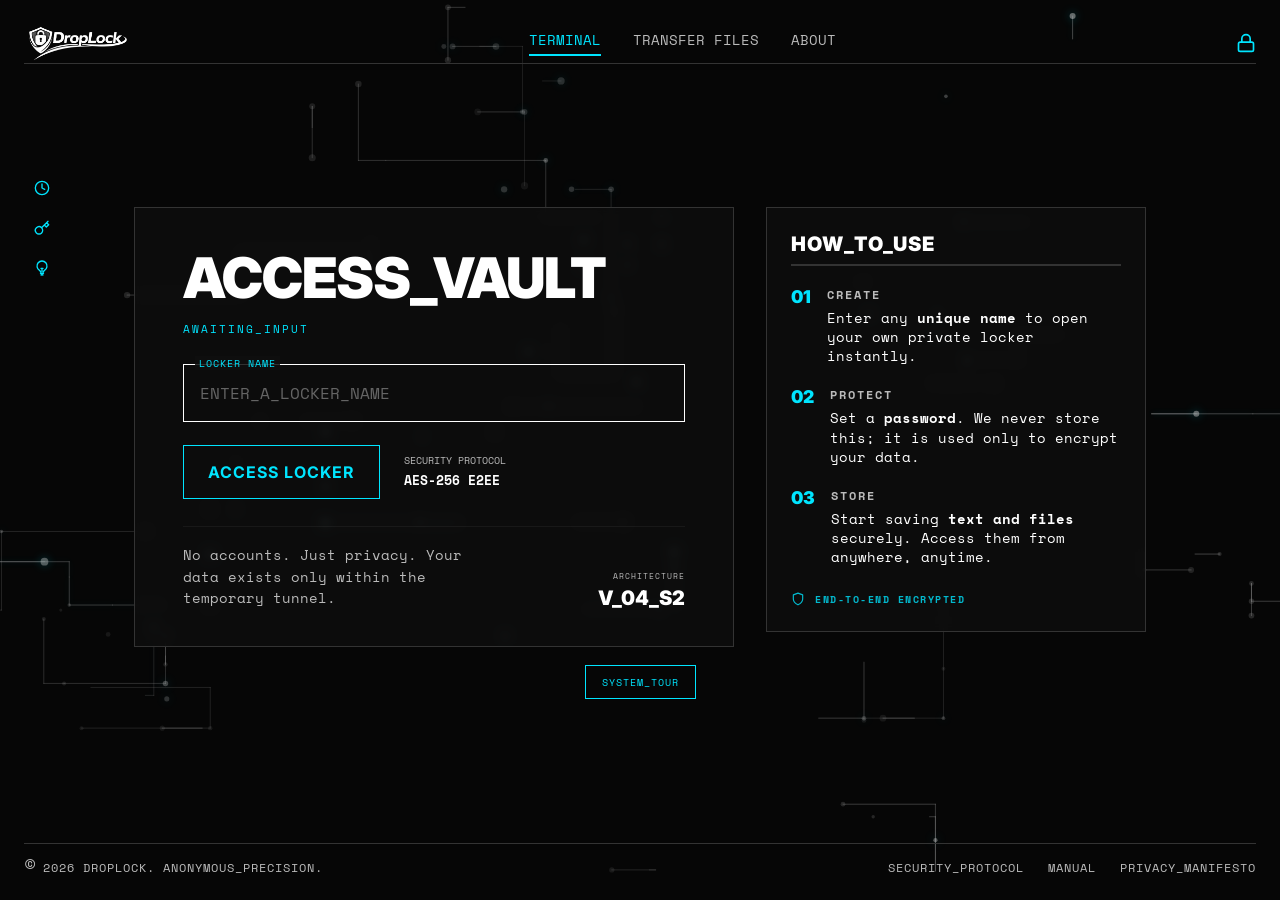
==== index.html @ faa3e891 "new" ====
<!DOCTYPE html>
<html lang="en">
<head>
  <meta charset="UTF-8">
  <meta name="viewport" content="width=device-width, initial-scale=1.0">
  <title>DropLock - Access Vault</title>
  <link rel="icon" type="image/png" href="images/droplock-icon.png">
  <link rel="stylesheet" href="style.css">
  <link rel="preconnect" href="https://fonts.googleapis.com">
  <link rel="preconnect" href="https://fonts.gstatic.com" crossorigin>
  <link href="https://fonts.googleapis.com/css2?family=Space+Mono:ital,wght@0,400;0,700;1,400;1,700&family=Inter:wght@400;700;900&display=swap" rel="stylesheet">
  <link rel="stylesheet" href="https://cdnjs.cloudflare.com/ajax/libs/font-awesome/6.5.1/css/all.min.css">
  <script>window.__DROPLOCK_API_BASE_URL = 'https://droplock-backend-vesm.onrender.com';</script>

</head>
<body>
  <!-- Canvas Background -->
  <canvas id="bg-canvas"></canvas>

  <div class="layout-wrapper">
    <!-- Header -->
    <header class="top-nav">
      <div class="logo">
        <a href="index.html" style="display: flex; align-items: center; text-decoration: none;">
          <img src="images/DropLock_logo-.webp" alt="DROPLOCK" class="logo-img">
        </a>
      </div>
      <nav class="nav-links">
        <a href="#" class="active">TERMINAL</a>
        <a href="transfer.html">TRANSFER FILES</a>
        <a href="#">ABOUT</a>
      </nav>
      <div class="nav-icons">
        <div class="tooltip tooltip-bottom" data-tooltip="Stealth Mode">
          <svg id="stealth-toggle" xmlns="http://www.w3.org/2000/svg" width="20" height="20" viewBox="0 0 24 24" fill="none" stroke="currentColor" stroke-width="2" stroke-linecap="round" stroke-linejoin="round" class="icon-cyan"><rect x="3" y="11" width="18" height="11" rx="2" ry="2"></rect><path d="M7 11V7a5 5 0 0 1 10 0v4"></path></svg>
        </div>
      </div>
    </header>

    <!-- Main Content -->
    <main class="main-content">
      <!-- Side icons moved inside main-content for better mobile flow -->
      <aside class="left-sidebar">
        <div class="rotated-text">SECURE_EXCHANGE</div>
        <div class="side-icons">
          <div class="tooltip" data-tooltip="Recent Vaults">
            <svg id="recent-vaults-toggle" xmlns="http://www.w3.org/2000/svg" width="16" height="16" viewBox="0 0 24 24" fill="none" stroke="currentColor" stroke-width="2" stroke-linecap="round" stroke-linejoin="round" style="cursor:pointer;"><circle cx="12" cy="12" r="10"></circle><polyline points="12 6 12 12 16 14"></polyline></svg>
          </div>
          <div class="tooltip" data-tooltip="Recovery Options">
            <svg id="recovery-toggle" xmlns="http://www.w3.org/2000/svg" width="16" height="16" viewBox="0 0 24 24" fill="none" stroke="currentColor" stroke-width="2" stroke-linecap="round" stroke-linejoin="round"><path d="M21 2l-2 2m-7.61 7.61a5.5 5.5 0 1 1-7.778 7.778 5.5 5.5 0 0 1 7.777-7.777zm0 0L15.5 7.5m0 0l3 3L22 7l-3-3m-3.5 3.5L19 4"></path></svg>
          </div>
          <div class="tooltip" data-tooltip="Toggle Theme">
            <svg id="theme-toggle" xmlns="http://www.w3.org/2000/svg" width="16" height="16" viewBox="0 0 24 24" fill="none" stroke="currentColor" stroke-width="2" stroke-linecap="round" stroke-linejoin="round"><path d="M12 18v-5.25m0 0a6.01 6.01 0 001.5-.189m-1.5.189a6.01 6.01 0 01-1.5-.189m3.75 7.478a12.06 12.06 0 01-4.5 0m3.75 2.383a14.406 14.406 0 01-3 0M14.25 18v-.192c0-.983.658-1.82 1.508-2.316a7.5 7.5 0 10-7.516 0c.85.496 1.508 1.333 1.508 2.316V18"></path></svg>
          </div>
        </div>
      </aside>
      <div class="main-row">
        <div class="vault-card">
          <h1 id="vault-main-title" class="vault-title">ACCESS_VAULT</h1>
          <div id="status-display" class="status-indicator">
            AWAITING_INPUT
          </div>

          <form class="vault-form" onsubmit="event.preventDefault();">
            <div class="input-group">
              <label class="input-label">LOCKER NAME</label>
              <input type="text" id="locker-name-input" class="terminal-input" placeholder="ENTER_A_LOCKER_NAME">
            </div>

            <div class="action-row">
              <button id="access-locker-btn" type="button" class="btn-access">ACCESS LOCKER</button>
              <a href="manifesto.html" class="security-protocol" style="text-decoration: none; color: inherit; display: block; cursor: pointer;">
                <div class="sp-label">SECURITY PROTOCOL</div>
                <div class="sp-value">AES-256 E2EE</div>
              </a>
            </div>
          </form>

          <div class="card-footer">
            <p class="footer-desc">No accounts. Just privacy. Your<br>data exists only within the<br>temporary tunnel.</p>
            <div class="architecture-info">
              <div class="arch-label">ARCHITECTURE</div>
              <div class="arch-value">V_04_S2</div>
            </div>
          </div>
        </div>

        <div class="howto-card">
          <h2 class="howto-title-bordered">HOW_TO_USE</h2>
          <div class="howto-list">
            <div class="howto-item">
              <span class="howto-num">01</span>
              <div class="howto-content">
                <h3>CREATE</h3>
                <p>Enter any <strong>unique name</strong> to open your own private locker instantly.</p>
              </div>
            </div>
            <div class="howto-item">
              <span class="howto-num">02</span>
              <div class="howto-content">
                <h3>PROTECT</h3>
                <p>Set a <strong>password</strong>. We never store this; it is used only to encrypt your data.</p>
              </div>
            </div>
            <div class="howto-item">
              <span class="howto-num">03</span>
              <div class="howto-content">
                <h3>STORE</h3>
                <p>Start saving <strong>text and files</strong> securely. Access them from anywhere, anytime.</p>
              </div>
            </div>
          </div>
          <div class="howto-badge">
            <svg xmlns="http://www.w3.org/2000/svg" width="24" height="24" viewBox="0 0 24 24" fill="none" stroke="currentColor" stroke-width="2" stroke-linecap="round" stroke-linejoin="round"><path d="M12 22s8-4 8-10V5l-8-3-8 3v7c0 6 8 10 8 10z"></path></svg>
            END-TO-END ENCRYPTED
          </div>
        </div>
      </div>

      <div class="tags-container">
        <button id="intro-btn" class="tag" style="background:transparent; cursor:pointer; font-family:var(--font-mono);">SYSTEM_TOUR</button>
      </div>
    </main>

    <!-- Footer -->
    <footer class="bottom-footer">
      <div class="footer-left"><span class="copyright-icon">©</span> 2026 DROPLOCK. ANONYMOUS_PRECISION.</div>
      <div class="footer-right">
        <a href="#" class="footer-link">SECURITY_PROTOCOL</a>
        <span>MANUAL</span>
        <a href="manifesto.html" class="footer-link">PRIVACY_MANIFESTO</a>
      </div>
    </footer>
  </div>

  <!-- Recovery Modal -->
  <div id="recovery-modal" class="modal-overlay">
    <div class="modal-content vault-card">
      <button id="close-modal" class="close-btn">&times;</button>
      <h2 class="vault-title modal-title">RECOVER_ACCOUNT</h2>
      <p class="modal-text">Enter your locker identifier to begin the recovery protocol. You will need to answer your security questions to regain access.</p>
      
      <div class="input-group" style="margin-bottom: 32px;">
        <label class="input-label">LOCKER NAME</label>
        <input type="text" id="recovery-locker-name" class="terminal-input" placeholder="ENTER_IDENTIFIER">
      </div>

      <div class="modal-actions">
        <button id="submit-recovery" class="btn-access">RECOVER NOW</button>
      </div>
    </div>
  </div>

  <!-- Intro Tour Elements -->
  <div id="tour-overlay" class="tour-overlay"></div>
  <div id="tour-tooltip" class="tour-tooltip">
    <div class="tour-content">
      <h3 id="tour-title" class="tour-title">Title</h3>
      <p id="tour-text" class="tour-text">Text</p>
    </div>
    <div class="tour-actions">
      <button id="tour-next" class="btn-access" style="padding: 8px 16px; font-size: 0.8rem;">NEXT</button>
      <button id="tour-skip" style="background: transparent; color: var(--text-dim); border: none; cursor: pointer; font-family: var(--font-mono); font-size: 0.8rem; margin-left: 10px;">SKIP</button>
    </div>
  </div>

  <!-- Access Locker Modal -->
  <div id="access-locker-modal" class="modal-overlay">
    <div class="modal-content vault-card">
      <button id="close-access-modal" class="close-btn">&times;</button>
      <h2 class="vault-title modal-title" id="access-modal-title">VERIFY_ACCESS</h2>
      <p id="access-modal-message" class="modal-text">Enter your password to access the locker.</p>

      <div class="input-group" style="margin-bottom: 24px;">
        <label class="input-label">PASSWORD</label>
        <input type="password" id="access-password-input" class="terminal-input" placeholder="ENTER_PASSWORD">
      </div>
      <div id="access-modal-error" style="color: #ff4444; font-family: var(--font-mono); font-size: 0.75rem; margin-bottom: 16px; display: none;"></div>

      <div class="modal-actions">
        <button id="submit-access-btn" class="btn-access">SUBMIT</button>
      </div>
    </div>
  </div>

  <!-- Recent Vaults Modal -->
  <div id="recent-vaults-modal" class="modal-overlay">
    <div class="modal-content vault-card">
      <button id="close-recent-modal" class="close-btn">&times;</button>
      <h2 class="vault-title modal-title">RECENT_VAULTS</h2>
      <p class="modal-text">Select a vault to access. You will be asked for the password.</p>
      <div id="recent-vaults-list" style="display: flex; flex-direction: column; gap: 8px; margin-bottom: 16px;"></div>
      <div id="recent-vaults-empty" class="modal-text" style="color: var(--text-dim); font-size: 0.8rem;">NO_RECENT_VAULTS_FOUND</div>
    </div>
  </div>

  <script src="app.js"></script>
</body>
</html>
---- style.css ----
:root {
  --cyan: #00e5ff;
  --bg-dark: #070707;
  --card-bg: rgba(15, 15, 15, 0.85);
  --overlay-bg: rgba(0, 0, 0, 0.85);
  --input-bg: transparent;
  --border-color: #333;
  --text-main: #ffffff;
  --text-dim: #bbbbbb;
  --font-mono: 'Space Mono', monospace;
  --font-sans: 'Inter', sans-serif;
  --card-title: #ffffff;
}

body.light-mode {
  --bg-dark: #e6e6e6;
  --card-bg: #ffffff; /* pure white card for max contrast in light mode */
  --overlay-bg: rgba(0, 0, 0, 0.4); /* darker overlay to make white card pop */
  --input-bg: #f5f5f5; /* light gray input */
  --border-color: #cccccc;
  --text-main: #000000;
  --text-dim: #333333;
  --card-title: #000000;
  --cyan: #008b9b;
}

body.stealth-mode {
  --bg-dark: #050505; /* Blacker background */
  --card-bg: rgba(20, 10, 30, 0.9); /* Deep purple tint */
  --overlay-bg: rgba(5, 0, 10, 0.9);
  --input-bg: rgba(30, 15, 45, 0.5);
  --border-color: #5d00a1; /* Purple border */
  --text-main: #ffffff;
  --text-dim: #9d80b3;
  --card-title: #f0e0ff;
  --cyan: #d400ff; /* Neon Magenta/Purple accent */
}

body.stealth-mode .left-sidebar,
body.stealth-mode .nav-links {
  display: none;
}

* {
  margin: 0;
  padding: 0;
  box-sizing: border-box;
}

body {
  background-color: var(--bg-dark);
  color: var(--text-main);
  font-family: var(--font-mono);
  overflow-x: hidden;
  overflow-y: auto;
  min-height: 100vh;
  min-height: 100dvh;
  transition: background-color 0.3s, color 0.3s;
}

/* Canvas Background */
#bg-canvas {
  position: fixed; /* Changed from absolute to fixed for multi-page support */
  top: 0; left: 0;
  width: 100vw; height: 100vh;
  z-index: -1;
  pointer-events: none;
  opacity: 0.75;
}

/* Layout Wrapper */
.layout-wrapper {
  position: relative;
  display: flex;
  flex-direction: column;
  min-height: 100vh;
  min-height: 100dvh;
  padding: clamp(16px, 2.5vh, 24px) clamp(16px, 2vw, 24px);
  gap: clamp(12px, 2vh, 24px);
}

/* Header */
.top-nav {
  display: flex;
  justify-content: space-between;
  align-items: center;
  border-bottom: 1px solid var(--border-color);
  flex-shrink: 0;
}

.logo {
  display: flex;
  align-items: center;
}

.logo-img {
  height: 40px; /* Increased from 32px to 40px */
  width: auto;
  display: block;
}

.nav-links {
  display: flex;
  gap: 32px;
  font-size: 0.85rem;
  color: var(--text-dim);
}

.nav-links a {
  color: inherit;
  text-decoration: none;
  text-transform: uppercase;
  transition: color 0.2s;
}

.nav-links a:hover {
  color: var(--text-main);
}

.nav-links a.active {
  color: var(--cyan);
  border-bottom: 2px solid var(--cyan);
  padding-bottom: 4px;
}

.nav-icons {
  display: flex;
  gap: 16px;
}

.icon-cyan {
  color: var(--cyan);
  cursor: pointer;
}

/* Left Sidebar */
.left-sidebar {
  position: absolute;
  left: 32px;
  top: 50%;
  transform: translateY(-50%);
  display: flex;
  flex-direction: column;
  justify-content: space-between;
  height: 60vh;
  width: 20px;
  align-items: center;
  z-index: 50; /* Ensure it's above canvas */
}

.rotated-text {
  display: none;
}

.side-icons {
  display: flex;
  flex-direction: column;
  gap: 24px;
  color: var(--cyan);
  z-index: 60;
}

.side-icons svg, .side-icons div {
  cursor: pointer;
  transition: color 0.2s;
}

.side-icons svg:hover {
  color: var(--text-main);
}

/* Main Content */
.main-content {
  flex: 1;
  display: flex;
  flex-direction: column;
  align-items: center;
  justify-content: center;
  min-height: 0;
  padding: clamp(8px, 1.5vh, 16px) 0;
  width: 100%;
}

.main-row {
  width: min(1040px, 100%);
  display: flex;
  align-items: flex-start;
  justify-content: center;
  gap: clamp(16px, 2.5vw, 32px);
}

.vault-card {
  background-color: var(--card-bg);
  border: 1px solid var(--border-color);
  padding: clamp(24px, 4vh, 48px) clamp(24px, 4vw, 48px);
  width: 100%;
  max-width: 600px;
  backdrop-filter: blur(5px);
}

.main-row .vault-card {
  flex: 1 1 600px;
}

.howto-card {
  flex: 0 1 380px;
  background-color: var(--card-bg);
  border: 1px solid var(--border-color);
  padding: 24px;
  backdrop-filter: blur(5px);
  display: flex;
  flex-direction: column;
  gap: 16px;
}

.howto-title-bordered {
  font-family: var(--font-sans);
  font-size: 1.25rem;
  font-weight: 900;
  color: var(--text-main);
  border-bottom: 2px solid var(--border-color);
  padding-bottom: 8px;
  margin-bottom: 4px;
  letter-spacing: 1px;
}

.howto-list {
  display: flex;
  flex-direction: column;
  gap: 20px;
}

.howto-item {
  display: flex;
  gap: 16px;
}

.howto-num {
  font-family: var(--font-sans);
  font-size: 1.1rem;
  font-weight: 900;
  color: var(--cyan);
  line-height: 1.2;
}

.howto-content h3 {
  font-size: 0.75rem;
  color: var(--text-dim);
  letter-spacing: 2px;
  margin-bottom: 6px;
  font-weight: 700;
}

.howto-content p {
  font-size: 0.85rem;
  color: var(--text-main);
  line-height: 1.4;
}

.howto-content p strong {
  color: var(--text-main);
  font-weight: 700;
}

.howto-badge {
  display: flex;
  align-items: center;
  gap: 10px;
  font-size: 0.65rem;
  color: var(--cyan);
  letter-spacing: 1.5px;
  font-weight: 700;
  margin-top: 8px;
  opacity: 0.8;
}

.howto-badge svg {
  width: 14px;
  height: 14px;
}

.vault-title {
  font-family: var(--font-sans);
  font-weight: 900;
  font-size: clamp(2.4rem, 5vw, 3.5rem);
  letter-spacing: -1px;
  color: var(--card-title);
  margin-bottom: 8px;
}

.status-indicator {
  font-size: 0.7rem;
  letter-spacing: 2px;
  color: var(--cyan);
  margin-bottom: clamp(20px, 3vh, 32px);
}

.status-text {
  opacity: 0.8;
}

.input-group {
  position: relative;
  margin-bottom: clamp(18px, 2.5vh, 24px);
}

.input-label {
  position: absolute;
  top: -8px;
  left: 12px;
  background-color: var(--card-bg);
  padding: 0 4px;
  font-size: 0.6rem;
  color: var(--cyan);
  letter-spacing: 1px;
}

.terminal-input {
  width: 100%;
  background: var(--input-bg);
  border: 1px solid var(--text-main);
  padding: 16px;
  color: var(--text-main);
  font-family: var(--font-mono);
  font-size: 1rem;
  outline: none;
  transition: border-color 0.2s;
}

.terminal-input:focus {
  border-color: var(--cyan);
}

.terminal-input::placeholder {
  color: var(--text-dim);
  opacity: 0.5;
}

.action-row {
  display: flex;
  align-items: center;
  gap: 24px;
  margin-bottom: clamp(20px, 3vh, 32px);
}

.btn-access {
  background: transparent;
  border: 1px solid var(--cyan);
  color: var(--cyan);
  font-family: var(--font-sans);
  font-weight: 700;
  font-size: 1rem;
  padding: 16px 24px;
  cursor: pointer;
  transition: all 0.2s;
  letter-spacing: 1px;
}

.btn-access:hover {
  background: rgba(0, 229, 255, 0.1);
  box-shadow: 0 0 15px rgba(0, 229, 255, 0.2);
}

.security-protocol .sp-label {
  font-size: 0.6rem;
  color: var(--text-dim);
  margin-bottom: 4px;
}

.security-protocol .sp-value {
  font-size: 0.8rem;
  font-weight: bold;
}

.security-protocol:hover .sp-value {
  color: var(--cyan);
}

.security-protocol:hover .sp-label {
  color: var(--text-main);
}

.card-footer {
  display: flex;
  justify-content: space-between;
  align-items: flex-end;
  border-top: 1px solid rgba(255, 255, 255, 0.05);
  padding-top: clamp(12px, 2vh, 18px);
}

.footer-desc {
  font-size: 0.85rem;
  color: var(--text-dim);
  line-height: 1.6;
}

.architecture-info {
  text-align: right;
}

.arch-label {
  font-size: 0.5rem;
  color: var(--text-dim);
  letter-spacing: 1px;
  margin-bottom: 4px;
}

.arch-value {
  font-family: var(--font-sans);
  font-weight: 900;
  font-size: 1.25rem;
  color: var(--card-title);
}

.tags-container {
  margin-top: clamp(16px, 2vh, 24px);
  display: flex;
  gap: 16px;
  flex-wrap: wrap;
  justify-content: center;
}

.tag {
  border: 1px solid var(--border-color);
  padding: 8px 16px;
  font-size: 0.65rem;
  color: var(--text-dim);
  letter-spacing: 1px;
}

#intro-btn {
  background: transparent;
  border: 1px solid var(--cyan);
  color: var(--cyan);
  cursor: pointer;
  font-family: var(--font-mono);
  transition: all 0.2s ease;
  outline: none;
}

#intro-btn:hover {
  background: rgba(0, 229, 255, 0.1);
  box-shadow: 0 0 15px rgba(0, 229, 255, 0.2);
}

/* Footer */
.bottom-footer {
  display: flex;
  justify-content: space-between;
  align-items: center;
  border-top: 1px solid var(--border-color);
  padding-top: clamp(12px, 1.5vh, 16px);
  font-size: 0.75rem; /* Increased from 0.65rem */
  color: var(--text-dim);
  letter-spacing: 1px;
  flex-shrink: 0;
}

.footer-left {
  display: flex;
  align-items: center;
  gap: 6px;
}

.copyright-icon {
  font-size: 1.25rem; /* Large and clear */
  line-height: 1;
  display: flex;
  align-items: center;
}



.footer-right {
  display: flex;
  gap: 24px;
}

.footer-right span {
  transition: color 0.2s;
}

.footer-right .footer-link {
  color: var(--text-dim);
  text-decoration: none;
  cursor: pointer;
  transition: color 0.2s;
}

.footer-right .footer-link:hover {
  color: var(--text-main);
}

/* Tooltip Styling */
.tooltip {
  position: relative;
  display: flex;
  align-items: center;
  justify-content: center;
}

.tooltip::after {
  content: attr(data-tooltip);
  position: absolute;
  left: 100%;
  margin-left: 10px;
  padding: 4px 8px;
  background: var(--card-bg);
  border: 1px solid var(--border-color);
  color: var(--cyan);
  font-size: 0.6rem;
  white-space: nowrap;
  opacity: 0;
  visibility: hidden;
  transition: all 0.2s ease;
  pointer-events: none;
  z-index: 100;
  letter-spacing: 1px;
}

.tooltip:hover::after {
  opacity: 1;
  visibility: visible;
  margin-left: 15px;
}

/* Bottom Tooltip Override - High Right Alignment for Header */
.tooltip-bottom::after {
  right: 0 !important;
  left: auto !important;
  top: 100% !important;
  transform: translateY(0) !important;
  margin-left: 0 !important;
  margin-top: 10px;
}

.tooltip-bottom:hover::after {
  margin-top: 15px;
}

/* --- RESPONSIVENESS --- */

@media (max-width: 1024px) {
  /* Instead of hiding, move it to the bottom-left corner to avoid overlapping the central card */
  .left-sidebar {
    top: auto;
    bottom: 100px;
    left: 20px;
    height: auto;
    transform: none;
    gap: 32px;
  }
  
  .rotated-text {
    /* Optionally make it horizontal or keep it vertical but shorter/positioned better */
    font-size: 0.65rem;
  }

  .main-row {
    width: min(760px, 100%);
  }
}

@media (max-width: 900px) {
  .left-sidebar {
    position: relative;
    top: auto;
    left: auto;
    bottom: auto;
    transform: none;
    flex-direction: row;
    height: auto;
    width: auto;
    margin-bottom: 24px;
    gap: 32px;
    order: -1;
  }

  .side-icons {
    flex-direction: row;
    gap: 32px;
  }

  .main-content {
    justify-content: flex-start;
    padding-top: 0;
    margin-top: 0;
  }

  .main-row {
    flex-direction: column;
    align-items: center;
    gap: 32px;
  }

  .main-row .vault-card,
  .main-row .howto-card {
    flex: none;
  }

  .vault-card {
    padding: 24px 20px 24px 20px; /* Restored some breathing room at the bottom */
  }

  .status-indicator {
    margin-bottom: 24px; /* Reduced from 48px */
  }

  .action-row {
    margin-bottom: 32px; /* Reduced from 48px */
  }

  .card-footer {
    padding-top: 16px; /* Reduced from 24px */
  }

  .howto-card {
    max-width: 600px;
    width: 100%;
    padding: 24px; /* Fixed padding */
    padding-bottom: 24px; /* Reduced bottom padding */
  }

  #intro-btn {
    display: none !important;
  }
}

@media (max-width: 768px) {
  body {
    overflow-y: auto; /* Allow scrolling on mobile because it's taller */
  }

  .layout-wrapper {
    padding: 16px;
    height: auto;
    min-height: 100vh;
  }

  .top-nav {
    flex-wrap: wrap;
    gap: 16px;
  }

  .nav-links {
    order: 3;
    width: 100%;
    justify-content: space-between;
    margin-top: 8px;
    font-size: 0.75rem;
  }

  .main-content {
    margin-top: 0;
    padding-top: 0;
    margin-bottom: 32px;
  }

  .vault-card {
    padding: 24px 20px 24px 20px;
  }

  .vault-title {
    font-size: 2.2rem;
  }

  .action-row {
    flex-direction: column;
    align-items: stretch;
    gap: 16px;
  }

  .btn-access {
    width: 100%;
  }

  .card-footer {
    flex-direction: column;
    align-items: flex-start;
    gap: 16px;
  }

  .architecture-info {
    text-align: left;
  }

  .tags-container {
    flex-wrap: wrap;
    justify-content: center;
  }

  .bottom-footer {
    flex-direction: column;
    gap: 16px;
    text-align: center;
  }

  .footer-right {
    flex-wrap: wrap;
    justify-content: center;
    gap: 16px;
  }
}

@media (max-width: 480px) {
  .vault-title {
    font-size: 1.8rem;
  }
}

/* Modal Overlay Design */
.modal-overlay {
  position: fixed;
  top: 0;
  left: 0;
  width: 100%;
  height: 100%;
  background: var(--overlay-bg);
  backdrop-filter: blur(8px);
  display: flex;
  align-items: center;
  justify-content: center;
  z-index: 1000;
  opacity: 0;
  visibility: hidden;
  transition: all 0.3s ease;
}

.modal-overlay.active {
  opacity: 1;
  visibility: visible;
}

.modal-content {
  position: relative;
  max-width: 500px;
  width: 90%;
  text-align: center;
  transform: translateY(20px);
  transition: transform 0.3s ease;
}

.modal-overlay.active .modal-content {
  transform: translateY(0);
}

.close-btn {
  position: absolute;
  top: 20px;
  right: 20px;
  background: transparent;
  border: none;
  color: var(--text-dim);
  font-size: 2rem;
  cursor: pointer;
  line-height: 1;
  transition: color 0.2s;
}

.close-btn:hover {
  color: var(--cyan);
}

.modal-text {
  font-size: 0.9rem;
  color: var(--text-dim);
  line-height: 1.6;
  margin-bottom: 32px;
}

.modal-title {
  font-size: 1.8rem;
  margin-bottom: 24px;
  line-height: 1.2;
}

@media (max-width: 600px) {
  .modal-title {
    font-size: 1.4rem;
    padding-right: 32px; /* Avoid overlapping the X button */
    text-align: left;
  }
  
  .close-btn {
    top: 15px;
    right: 15px;
    font-size: 1.6rem;
  }

  .modal-content {
    padding: 32px 20px;
  }
}

.modal-actions {
  display: flex;
  justify-content: center;
}

/* Intro Tour Overlay */
.tour-overlay {
  position: fixed;
  top: 0; left: 0;
  width: 100%; height: 100%;
  background: var(--overlay-bg);
  z-index: 2000;
  opacity: 0;
  visibility: hidden;
  transition: opacity 0.5s ease;
  pointer-events: none;
}
.tour-overlay.active {
  opacity: 1; 
  visibility: visible;
  pointer-events: auto;
  background: transparent; /* Changed from var(--overlay-bg) to allow spotlight */
}

.tour-highlight {
  position: relative !important;
  z-index: 9000 !important; /* Above everything */
  box-shadow: 0 0 0 2px var(--cyan), 0 0 20px rgba(0, 229, 255, 0.6), 0 0 0 5000px rgba(0, 0, 0, 0.85) !important;
  background-color: var(--card-bg) !important;
  border-radius: 4px;
  animation: tour-pulse 2s infinite;
  pointer-events: auto; /* Allow interaction if needed */
}

@keyframes tour-pulse {
  0% {
    box-shadow: 0 0 0 2px var(--cyan), 0 0 10px rgba(0, 229, 255, 0.4), 0 0 0 5000px rgba(0, 0, 0, 0.85);
  }
  70% {
    box-shadow: 0 0 0 6px rgba(0, 229, 255, 0.3), 0 0 25px rgba(0, 229, 255, 0.6), 0 0 0 5000px rgba(0, 0, 0, 0.85);
  }
  100% {
    box-shadow: 0 0 0 2px var(--cyan), 0 0 10px rgba(0, 229, 255, 0.4), 0 0 0 5000px rgba(0, 0, 0, 0.85);
  }
}

.tour-tooltip {
  position: fixed;
  z-index: 9001; /* Above highlight and its shadow */
  background: var(--card-bg);
  border: 1px solid var(--cyan);
  padding: 24px;
  width: 320px;
  max-width: 90vw;
  box-shadow: 0 0 20px rgba(0, 0, 0, 0.8);
  opacity: 0;
  visibility: hidden;
  transition: opacity 0.4s ease, transform 0.4s ease, top 0.4s ease, left 0.4s ease;
  backdrop-filter: blur(5px);
  transform: translateY(20px);
}
.tour-tooltip.active {
  opacity: 1;
  visibility: visible;
  transform: translateY(0);
}

.tour-title {
  font-family: var(--font-sans);
  font-weight: 900;
  font-size: 1.2rem;
  color: var(--cyan);
  margin-bottom: 8px;
}
.tour-text {
  font-family: var(--font-mono);
  font-size: 0.85rem;
  color: var(--text-main);
  line-height: 1.5;
  margin-bottom: 24px;
}
.tour-actions {
  display: flex;
  align-items: center;
  justify-content: flex-start;
}

/* Privacy Manifesto Glassmorphism Overlay */
.glassmorphism-overlay {
  position: fixed;
  top: 0;
  left: 0;
  width: 100%;
  height: 100%;
  background: rgba(0, 0, 0, 0.6);
  backdrop-filter: blur(10px);
  display: flex;
  align-items: center;
  justify-content: center;
  z-index: 1000;
  opacity: 0;
  visibility: hidden;
  transition: all 0.4s ease;
}

.glassmorphism-overlay.active {
  opacity: 1;
  visibility: visible;
}

.glassmorphism-panel {
  background: linear-gradient(135deg, rgba(255, 255, 255, 0.1) 0%, rgba(255, 255, 255, 0.05) 100%);
  backdrop-filter: blur(20px);
  -webkit-backdrop-filter: blur(20px);
  border: 1px solid rgba(255, 255, 255, 0.15);
  border-radius: 24px;
  padding: 32px 48px;
  max-width: 90%;
  width: 90%;
  min-height: 80vh;
  margin: 20px auto;
  position: relative;
  transform: translateY(30px) scale(0.95);
  transition: transform 0.4s ease;
  box-shadow: 
    0 8px 32px rgba(0, 0, 0, 0.4),
    inset 0 1px 0 rgba(255, 255, 255, 0.1);
}

.glassmorphism-overlay.active .glassmorphism-panel,
.glassmorphism-panel.active-manifesto {
  transform: translateY(0) scale(1);
}

.close-manifesto-btn {
  position: absolute;
  top: 20px;
  right: 20px;
  background: transparent;
  border: none;
  color: var(--text-dim);
  font-size: 2rem;
  cursor: pointer;
  line-height: 1;
  transition: color 0.2s;
  z-index: 10;
}

.close-manifesto-btn:hover {
  color: var(--cyan);
}

.glassmorphism-panel::after {
  content: "";
  position: absolute;
  top: 0; left: 0;
  width: 100%; height: 100%;
  background: linear-gradient(rgba(18, 16, 16, 0) 50%, rgba(0, 0, 0, 0.1) 50%), linear-gradient(90deg, rgba(255, 0, 0, 0.03), rgba(0, 255, 0, 0.01), rgba(0, 0, 255, 0.03));
  background-size: 100% 3px, 3px 100%;
  pointer-events: none;
  z-index: 5;
  opacity: 0.3;
}

.manifesto-title {
  font-family: var(--font-sans);
  font-weight: 900;
  font-size: 3rem;
  letter-spacing: -1px;
  color: var(--text-main);
  margin-bottom: 12px;
  text-align: center;
}

.manifesto-subtitle {
  font-family: var(--font-mono);
  font-size: 0.75rem;
  color: var(--cyan);
  letter-spacing: 2px;
  text-align: center;
  margin-bottom: 32px;
  text-transform: uppercase;
}

.manifesto-hero {
  margin-bottom: 44px;
  text-align: center;
}

.manifesto-hero-stats {
  display: flex;
  flex-wrap: wrap;
  justify-content: center;
  gap: 12px;
  margin-top: 20px;
}

.manifesto-stat-chip {
  display: flex;
  flex-direction: column;
  gap: 4px;
  min-width: 170px;
  border: 1px solid rgba(0, 229, 255, 0.3);
  background: rgba(0, 229, 255, 0.06);
  padding: 10px 14px;
}

.chip-label {
  font-family: var(--font-mono);
  font-size: 0.62rem;
  letter-spacing: 1.5px;
  color: var(--text-dim);
}

.chip-value {
  font-family: var(--font-sans);
  font-size: 0.88rem;
  font-weight: 700;
  color: var(--cyan);
}

.manifesto-section {
  margin-bottom: 28px;
  padding: 20px;
  background: rgba(255, 255, 255, 0.03);
  border-radius: 12px;
  border: 1px solid rgba(255, 255, 255, 0.05);
}

.manifesto-section:last-child {
  margin-bottom: 0;
}

.manifesto-icon {
  display: inline-flex;
  align-items: center;
  justify-content: center;
  width: 40px;
  height: 40px;
  background: rgba(0, 229, 255, 0.1);
  border-radius: 50%;
  margin-bottom: 12px;
}

.manifesto-icon svg {
  color: var(--cyan);
}

.protocol-name {
  font-family: var(--font-sans);
  font-weight: 700;
  font-size: 1.1rem;
  color: var(--text-main);
  margin-bottom: 8px;
}

.protocol-desc {
  font-family: var(--font-mono);
  font-size: 0.8rem;
  color: var(--text-dim);
  line-height: 1.6;
}

.manifesto-footer {
  margin-top: 56px;
  border-top: 1px solid rgba(0, 229, 255, 0.12);
  padding-top: 28px;
  text-align: center;
}

.manifesto-footer-line {
  font-family: var(--font-mono);
  font-size: 0.68rem;
  color: var(--text-dim);
  opacity: 0.7;
}

.manifesto-footer-note {
  margin-top: 10px;
  font-family: var(--font-mono);
  font-size: 0.72rem;
  color: var(--cyan);
  letter-spacing: 1px;
}

@media (max-width: 768px) {
  .glassmorphism-panel {
    padding: 32px 24px;
  }
  
  .manifesto-title {
    font-size: 1.7rem;
  }

  .manifesto-stat-chip {
    min-width: 100%;
    text-align: left;
  }
  
  .protocol-name {
    font-size: 1rem;
  }
}

/* Privacy Manifesto Page */
.manifesto-page-wrapper {
  position: relative;
  min-height: 100vh;
  display: flex;
  flex-direction: column;
  padding: 40px;
  max-width: 1400px;
  margin: 0 auto;
}

.manifesto-nav {
  display: flex;
  justify-content: space-between;
  align-items: center;
  border-bottom: 1px solid var(--border-color);
  padding-bottom: 24px;
  margin-bottom: 30px;
}

.manifesto-status {
  font-family: var(--font-mono);
  font-size: 0.7rem;
  color: var(--cyan);
  letter-spacing: 2px;
}

.manifesto-grid {
  display: grid;
  grid-template-columns: repeat(auto-fit, minmax(350px, 1fr));
  gap: 24px;
  width: 100%;
}

.protocol-card {
  background: linear-gradient(165deg, rgba(255, 255, 255, 0.04) 0%, rgba(9, 12, 18, 0.65) 100%);
  border: 1px solid rgba(0, 229, 255, 0.15);
  border-radius: 12px;
  padding: 26px;
  display: flex;
  flex-direction: column;
  transition: all 0.3s ease;
  position: relative;
  overflow: hidden;
}

.protocol-card::before {
  content: "";
  position: absolute;
  top: 0; left: 0;
  width: 2px; height: 100%;
  background: var(--cyan);
  opacity: 0;
  transition: opacity 0.3s;
}

.protocol-card:hover {
  background: linear-gradient(165deg, rgba(0, 229, 255, 0.12) 0%, rgba(14, 19, 27, 0.82) 100%);
  border-color: var(--cyan);
  transform: translateY(-4px);
  box-shadow: 0 20px 45px rgba(0, 0, 0, 0.35);
}

.protocol-card:hover::before {
  opacity: 1;
}

.protocol-id {
  font-family: var(--font-mono);
  font-size: 0.6rem;
  color: var(--cyan);
  opacity: 0.6;
  margin-bottom: 24px;
}

.back-link {
  display: inline-flex;
  align-items: center;
  gap: 8px;
  color: var(--text-dim);
  text-decoration: none;
  font-family: var(--font-mono);
  font-size: 0.8rem;
  letter-spacing: 1px;
  transition: color 0.2s;
}

.back-link:hover {
  color: var(--cyan);
}

.back-link svg {
  transition: transform 0.2s;
}

.back-link:hover svg {
  transform: translateX(-4px);
}

.manifesto-main {
  flex: 1;
  display: flex;
  align-items: flex-start; /* Start from top to allow scrolling */
  justify-content: center;
  padding-bottom: 48px;
}
.manifesto-body {
  overflow-y: auto !important;
  height: auto !important;
  min-height: 100vh;
}

/* --- TRANSFER PAGE STYLES --- */
.transfer-page {
  overflow: hidden;
}

.transfer-layout-wrapper {
  display: flex;
  flex-direction: column;
  height: 100vh;
}

.transfer-container {
  display: flex;
  flex: 1;
  width: 100%;
  overflow: hidden;
}

.transfer-sidebar {
  width: 260px;
  border-right: 1px solid var(--border-color);
  padding: 32px 0;
  display: flex;
  flex-direction: column;
  justify-content: space-between;
  flex-shrink: 0;
}

.sidebar-footer {
  padding: 0 32px;
  margin-top: auto;
}

.my-identity {
  border-top: 1px solid var(--border-color);
  padding-top: 24px;
}

.identity-label {
  font-family: var(--font-mono);
  font-size: 0.6rem;
  color: var(--text-dim);
  letter-spacing: 1.5px;
  margin-bottom: 8px;
}

.identity-name {
  font-family: var(--font-sans);
  font-size: 1.1rem;
  font-weight: 900;
  color: var(--cyan);
  margin-bottom: 8px;
  letter-spacing: 0.5px;
}

.identity-status {
  display: flex;
  align-items: center;
  gap: 8px;
  font-family: var(--font-mono);
  font-size: 0.6rem;
  color: var(--cyan);
  letter-spacing: 1px;
}

.pulse-dot {
  width: 6px;
  height: 6px;
  background: var(--cyan);
  border-radius: 50%;
  box-shadow: 0 0 5px var(--cyan);
  animation: identity-pulse 2s infinite;
}

@keyframes identity-pulse {
  0% { opacity: 0.4; transform: scale(1); }
  50% { opacity: 1; transform: scale(1.2); }
  100% { opacity: 0.4; transform: scale(1); }
}

.sidebar-header {
  padding: 0px 24px 24px;
  border-bottom: 1px solid var(--border-color);
}

.sidebar-title {
  font-family: var(--font-sans);
  font-weight: 900;
  font-size: 1.1rem;
  color: var(--text-main);
  letter-spacing: 1px;
  margin-bottom: 4px;
}

.sidebar-subtitle {
  font-family: var(--font-mono);
  font-size: 0.65rem;
  color: var(--text-dim);
}

.protocol-nav {
  display: flex;
  flex-direction: column;
  padding: 24px 0;
}

.protocol-item {
  display: flex;
  align-items: center;
  gap: 12px;
  padding: 16px 24px;
  color: var(--text-dim);
  text-decoration: none;
  font-family: var(--font-mono);
  font-size: 0.8rem;
  letter-spacing: 1px;
  transition: all 0.2s;
  border-left: 2px solid transparent;
}

.protocol-item svg {
  transition: color 0.2s;
}

.protocol-item:hover {
  background: rgba(255,255,255,0.02);
  color: var(--text-main);
}

.protocol-item.active {
  background: rgba(0, 229, 255, 0.05);
  color: var(--cyan);
  border-left-color: var(--cyan);
}

.transfer-main {
  flex: 1;
  padding: 0 40px 40px 40px;
  display: flex;
  flex-direction: column;
  gap: 16px;
  overflow-y: auto;
  max-width: 1100px;
  margin: 0 auto;
}

/* Stepper */
.stepper-header {
  display: flex;
  align-items: center;
  margin-bottom: 8px; /* Reduced from 16px */
  padding: 0 16px;
}

.step {
  display: flex;
  flex-direction: column;
  align-items: center;
  gap: 8px;
}

.step-num-box {
  border: 1px solid var(--border-color);
  padding: 4px 8px;
  font-family: var(--font-sans);
  font-size: 0.85rem;
  color: var(--text-dim);
  transition: border-color 0.5s ease, color 0.5s ease, box-shadow 0.5s ease;
}

.step.active .step-num-box {
  border-color: var(--cyan);
  color: var(--cyan);
  box-shadow: 0 0 10px rgba(0, 229, 255, 0.3);
}

.step-label {
  font-family: var(--font-mono);
  font-size: 0.65rem;
  color: var(--text-dim);
  letter-spacing: 2px;
  transition: color 0.5s ease;
}

.step.active .step-label {
  color: var(--cyan);
}

.step-line {
  flex: 1;
  height: 1px;
  background: var(--border-color);
  margin: 0 16px;
  position: relative;
  top: -12px;
  transition: background 0.6s ease;
}

.step.active + .step-line {
  background: linear-gradient(90deg, var(--cyan) 0%, var(--border-color) 100%);
}

/* Panels */
.transfer-panel {
  background: rgba(18, 16, 16, 0.6);
  backdrop-filter: blur(5px);
  border: 1px solid var(--border-color);
  padding: 24px; /* Reduced from 32px for compactness */
}

.upload-panel {
  border: 1px dashed var(--border-color);
  display: flex;
  justify-content: center;
  align-items: center;
  min-height: 250px;
  transition: border-color 0.2s;
}

.upload-panel:hover {
  border-color: var(--cyan);
}

.upload-zone {
  text-align: center;
}

.upload-icons {
  display: flex;
  justify-content: center;
  gap: 16px;
  margin-bottom: 24px;
}

.upload-title {
  font-family: var(--font-sans);
  font-weight: 900;
  font-size: 1.5rem;
  margin-bottom: 8px;
  color: var(--text-main);
}

.upload-subtitle {
  font-family: var(--font-mono);
  font-size: 0.75rem;
  color: var(--text-dim);
  margin-bottom: 24px;
}

.btn-outline {
  background: transparent;
  border: 1px solid var(--cyan);
  color: var(--cyan);
  padding: 12px 24px;
  font-family: var(--font-mono);
  font-size: 0.8rem;
  cursor: pointer;
  transition: all 0.2s;
}

.btn-outline:hover {
  background: rgba(0, 229, 255, 0.1);
  box-shadow: 0 0 10px rgba(0, 229, 255, 0.2);
}

.is-hidden {
  display: none !important;
}

.panel-row {
  display: grid;
  grid-template-columns: 1fr 1fr;
  gap: 24px;
}

.panel-header-row {
  display: flex;
  justify-content: space-between;
  align-items: center;
  margin-bottom: 16px;
}

.panel-title {
  font-family: var(--font-sans);
  font-size: 1.1rem;
  font-weight: 700;
  color: var(--text-main);
}

.panel-metric {
  font-family: var(--font-mono);
  font-size: 0.7rem;
  color: var(--text-dim);
  margin-bottom: 32px;
}

.cyan-text {
  color: var(--cyan);
}

.progress-container {
  width: 100%;
  height: 4px;
  background: rgba(255,255,255,0.05);
  margin-bottom: 12px;
}

.progress-container.x-large {
  height: 6px;
}

.progress-bar {
  height: 100%;
  background: var(--cyan);
  box-shadow: 0 0 10px rgba(0, 229, 255, 0.5);
  transition: width 0.3s ease;
}

.progress-desc {
  font-family: var(--font-mono);
  font-size: 0.6rem;
  color: var(--text-dim);
}

.sub-heading {
  font-family: var(--font-mono);
  font-size: 0.8rem;
  color: var(--text-dim);
  margin-bottom: 12px;
  letter-spacing: 1px;
}

.systems-list {
  display: flex;
  flex-direction: column;
  gap: 12px;
}

.system-item {
  display: flex;
  justify-content: space-between;
  align-items: center;
  padding: 16px 20px;
  border: 1px solid var(--border-color);
  background: rgba(18, 16, 16, 0.4);
  cursor: pointer;
  transition: all 0.2s;
  border-radius: 2px;
}

.system-item:hover:not(.disabled) {
  border-color: rgba(0, 229, 255, 0.4);
  background: rgba(255,255,255,0.02);
}

.system-item.active {
  border-color: var(--cyan);
  background: rgba(0, 229, 255, 0.05);
}

.system-item.active .system-info svg {
  stroke: var(--cyan);
}

.system-item.active .system-status {
  border-color: var(--cyan);
  color: var(--cyan);
}

.system-info {
  display: flex;
  align-items: center;
  gap: 12px;
}

.system-name {
  font-family: var(--font-sans);
  font-size: 0.85rem;
  font-weight: 700;
  color: var(--text-dim);
  transition: color 0.2s;
}

.system-item.active .system-name {
  color: var(--text-main);
}

.system-status {
  font-family: var(--font-mono);
  font-size: 0.65rem;
  padding: 2px 6px;
  border: 1px solid var(--border-color);
  color: var(--text-dim);
}

.status-ready {
  border-color: var(--cyan);
  color: var(--cyan);
}

.transfer-stats-grid {
  display: grid;
  grid-template-columns: 1fr 1.2fr;
  gap: 40px;
}

.mb-more {
  margin-bottom: 24px;
}

.mt-more {
  margin-top: 24px;
}

.metrics-row {
  display: flex;
  gap: 16px;
}

.metric-box {
  flex: 1;
  border: 1px solid var(--border-color);
  padding: 16px;
  background: rgba(255,255,255,0.02);
}

.metric-label {
  font-family: var(--font-mono);
  font-size: 0.65rem;
  color: var(--text-dim);
  margin-bottom: 8px;
}

.metric-value {
  font-family: var(--font-sans);
  font-size: 1.1rem;
  font-weight: 700;
  color: var(--text-main);
}

.security-badges {
  display: flex;
  flex-direction: column;
  gap: 8px;
  align-items: flex-end;
}

.badge-item {
  font-family: var(--font-mono);
  font-size: 0.65rem;
  color: var(--text-dim);
  display: flex;
  align-items: center;
  gap: 8px;
}

.badge-dot {
  width: 6px;
  height: 6px;
  background: var(--cyan);
  border-radius: 50%;
  box-shadow: 0 0 5px var(--cyan);
}

.queue-list {
  display: flex;
  flex-direction: column;
  gap: 16px;
}

.queue-item {
  display: flex;
  align-items: center;
  gap: 16px;
}

.queue-icon {
  flex-shrink: 0;
}

.spin {
  animation: spin 1s linear infinite;
  transform-origin: center;
  display: inline-block;
}

@keyframes spin {
  from { transform: rotate(0deg); }
  to { transform: rotate(360deg); }
}

.queue-info {
  display: flex;
  flex-direction: column;
  gap: 4px;
}

.queue-name {
  font-family: var(--font-sans);
  font-size: 0.8rem;
  font-weight: 700;
  color: var(--text-dim);
}

.queue-name.white {
  color: var(--text-main);
}

.queue-size {
  font-family: var(--font-mono);
  font-size: 0.65rem;
  color: var(--text-dim);
}

.transfer-actions {
  display: flex;
  justify-content: space-between;
  align-items: center;
  margin-top: 16px;
  padding-bottom: 40px;
  border-top: 1px solid var(--border-color);
  padding-top: 32px;
}

.btn-outline-minimal {
  background: transparent;
  border: 1px solid var(--border-color);
  color: var(--text-main);
  padding: 16px 32px;
  font-family: var(--font-mono);
  font-size: 0.8rem;
  cursor: pointer;
  transition: all 0.2s;
}

.btn-outline-minimal:hover {
  border-color: var(--text-main);
  color: var(--cyan);
}

/* Staged Files List UI */
.staged-files-container {
  display: flex;
  flex-direction: column;
  gap: 12px;
  margin-top: -8px; 
  margin-bottom: 8px;
}

.upload-progress-wrap {
  margin-top: 16px;
  width: min(520px, 100%);
}

.transfer-target-panel {
  display: grid;
  grid-template-columns: 1fr auto;
  gap: 12px;
  align-items: center;
  margin: 8px 0;
}

.transfer-target-box {
  display: flex;
  justify-content: space-between;
  align-items: center;
  border: 1px solid var(--border-color);
  background: rgba(15, 15, 15, 0.55);
  padding: 14px 16px;
  gap: 12px;
}

.target-info {
  display: flex;
  flex-direction: column;
  gap: 6px;
}

.unselect-device-btn {
  background: transparent;
  border: none;
  color: var(--text-dim);
  cursor: pointer;
  padding: 8px;
  border-radius: 4px;
  display: flex;
  align-items: center;
  justify-content: center;
  transition: all 0.2s;
  border: 1px solid transparent;
}

.unselect-device-btn:hover {
  color: #ff3366;
  border-color: rgba(255, 51, 102, 0.3);
  background: rgba(255, 51, 102, 0.05);
}

.target-label {
  font-family: var(--font-mono);
  font-size: 0.63rem;
  letter-spacing: 1.5px;
  color: var(--text-dim);
}

.target-device-name {
  font-family: var(--font-sans);
  font-size: 1rem;
  font-weight: 700;
  color: var(--cyan);
}

.transfer-progress-wrap {
  margin-top: 4px;
}

.transfer-result {
  display: flex;
  align-items: center;
  gap: 16px;
  background: rgba(0, 229, 255, 0.05);
  border: 1px solid var(--cyan);
  padding: 16px 20px;
  margin-top: 16px;
  animation: result-appear 0.4s ease-out;
}

@keyframes result-appear {
  from { opacity: 0; transform: translateY(10px); }
  to { opacity: 1; transform: translateY(0); }
}

.result-icon {
  display: flex;
  align-items: center;
  justify-content: center;
  width: 40px;
  height: 40px;
  background: rgba(0, 229, 255, 0.1);
  border-radius: 50%;
}

.result-text {
  font-family: var(--font-mono);
  font-size: 0.85rem;
  color: var(--text-main);
  letter-spacing: 1px;
}

.incoming-transfers-panel {
  margin-top: 12px;
  border: 1px solid var(--border-color);
  background: rgba(10, 10, 10, 0.45);
  padding: 10px 14px;
}

.incoming-header {
  display: flex;
  justify-content: space-between;
  align-items: center;
  margin-bottom: 10px;
}

.incoming-empty {
  font-family: var(--font-mono);
  font-size: 0.72rem;
  color: var(--text-dim);
  letter-spacing: 1px;
}

.incoming-transfers {
  display: flex;
  flex-direction: column;
  gap: 10px;
}

.incoming-item {
  border: 1px solid var(--border-color);
  background: rgba(17, 17, 17, 0.7);
  padding: 8px 10px;
}

.incoming-meta {
  display: flex;
  justify-content: space-between;
  gap: 12px;
  align-items: center;
  margin-bottom: 8px;
  flex-wrap: wrap;
}

.incoming-from {
  font-family: var(--font-mono);
  font-size: 0.7rem;
  color: var(--text-main);
  letter-spacing: 0.8px;
}

.incoming-size {
  font-family: var(--font-mono);
  font-size: 0.64rem;
  color: var(--cyan);
}

.incoming-file-list {
  display: flex;
  flex-direction: column;
  gap: 8px;
}

.incoming-file {
  display: flex;
  justify-content: space-between;
  align-items: center;
  gap: 10px;
}

.incoming-file-name {
  font-family: var(--font-mono);
  font-size: 0.73rem;
  color: var(--text-main);
  white-space: nowrap;
  overflow: hidden;
  text-overflow: ellipsis;
}

.incoming-file-download {
  background: transparent;
  border: 1px solid var(--cyan);
  color: var(--cyan);
  padding: 4px 10px;
  font-family: var(--font-mono);
  font-size: 0.62rem;
  letter-spacing: 0.8px;
  cursor: pointer;
}

.incoming-file-download:hover {
  background: var(--cyan);
  color: var(--bg-dark);
}

.transfer-cancel-btn {
  width: 100%;
  margin-top: 8px;
  border-color: rgba(255, 51, 102, 0.5);
  color: #ff7d9f;
}

.transfer-cancel-btn:hover {
  border-color: #ff7d9f;
  background: rgba(255, 51, 102, 0.08);
}

.staged-file-item {
  display: flex;
  align-items: center;
  justify-content: space-between;
  padding: 12px 16px;
  background: rgba(18, 16, 16, 0.6);
  border: 1px solid var(--border-color);
  backdrop-filter: blur(5px);
  border-radius: 4px;
  transition: all 0.2s;
}

.staged-file-info {
  display: flex;
  align-items: center;
  gap: 16px;
}

.staged-file-name {
  font-family: var(--font-mono);
  font-size: 0.85rem;
  color: var(--text-main);
}

.staged-file-size {
  font-family: var(--font-mono);
  font-size: 0.65rem;
  color: var(--cyan);
}

.staged-file-actions {
  display: flex;
  align-items: center;
  gap: 12px;
}

.staged-file-send {
  background: transparent;
  border: 1px solid var(--cyan);
  color: var(--cyan);
  padding: 4px 12px;
  font-family: var(--font-mono);
  font-size: 0.62rem;
  font-weight: 700;
  letter-spacing: 1px;
  cursor: pointer;
  transition: all 0.2s ease;
  border-radius: 2px;
}

.staged-file-send:hover {
  background: var(--cyan);
  color: var(--bg-dark);
  box-shadow: 0 0 10px rgba(0, 229, 255, 0.3);
}

.staged-file-remove {
  background: transparent;
  border: none;
  color: var(--text-dim);
  cursor: pointer;
  padding: 4px;
  transition: color 0.2s;
}

.staged-file-remove:hover {
  color: #ff3366;
}

.upload-panel.drag-over {
  border-color: var(--cyan);
  background: rgba(0, 229, 255, 0.05);
}

/* Responsiveness for Transfer Page */
@media (max-width: 900px) {
  .transfer-page {
    overflow: auto;
  }

  .transfer-layout-wrapper {
    height: auto;
  }

  .transfer-container {
    flex-direction: column;
    height: auto;
    overflow: visible;
  }
  
  .transfer-sidebar {
    width: 100%;
    border-right: none;
    border-bottom: 1px solid var(--border-color);
  }
  
  .protocol-nav {
    flex-direction: row;
    overflow-x: auto;
    padding: 16px 0;
  }
  
  .protocol-item {
    border-left: none;
    border-bottom: 2px solid transparent;
    padding: 8px 16px;
    white-space: nowrap;
  }
  
  .protocol-item.active {
    border-left-color: transparent;
    border-bottom-color: var(--cyan);
  }
  
  .panel-row {
    grid-template-columns: 1fr;
  }
  
  .transfer-stats-grid {
    grid-template-columns: 1fr;
    gap: 24px;
  }
  
  .security-badges {
    align-items: flex-start;
  }
  
  .transfer-actions {
    flex-direction: column;
    gap: 16px;
  }
  
  .transfer-actions button {
    width: 100% !important;
    justify-content: center;
  }
  
  .hidden-mobile {
    display: none;
  }

  .transfer-main {
    padding: 20px;
    width: 100%;
  }

  .upload-panel {
    padding: 30px 20px;
  }

  .upload-title {
    font-size: 1.2rem;
  }
}

@media (max-width: 600px) {
  .transfer-main {
    padding: 15px;
  }

  .upload-panel {
    padding: 20px 15px;
  }

  .upload-icons {
    gap: 12px;
  }

  .scan-btn {
    width: 105px;
    height: 105px;
  }

  .scan-text {
    font-size: 15px;
  }

  .top-nav {
    padding: 1rem;
  }

  .staged-file-item {
    padding: 10px 12px;
  }

  .staged-file-info {
    gap: 10px;
  }

  .upload-icons svg {
    width: 20px;
    height: 20px;
  }

  .transfer-target-panel {
    grid-template-columns: 1fr;
  }

  .incoming-file {
    align-items: flex-start;
    flex-direction: column;
  }
}

/* Step Progress Indicator */
.step-indicator {
  display: flex;
  align-items: center;
  justify-content: space-between;
  width: 100%;
  margin-bottom: 10px;
  padding: 0 10px;
}

.step {
  display: flex;
  flex-direction: column;
  align-items: center;
  gap: 10px;
  position: relative;
  z-index: 2;
  opacity: 0.35;
  transition: all 0.3s ease;
}

.step.step-active {
  opacity: 1;
}

.step-box {
  width: 44px;
  height: 38px;
  border: 2px solid var(--border-color);
  display: flex;
  align-items: center;
  justify-content: center;
  font-family: var(--font-mono);
  font-size: 1.1rem;
  font-weight: bold;
  color: var(--text-dim);
  background: var(--bg-dark);
  transition: all 0.3s ease;
}

.step-active .step-box {
  border-color: var(--cyan);
  color: var(--cyan);
  box-shadow: 0 0 10px rgba(0, 229, 255, 0.2);
}

.step-label {
  font-size: 0.65rem;
  letter-spacing: 2px;
  color: var(--text-dim);
  font-weight: 700;
  text-transform: uppercase;
}

.step-active .step-label {
  color: var(--cyan);
}

.step-connector {
  flex: 1;
  height: 1px;
  background: var(--border-color);
  margin: 0 15px;
  margin-bottom: 28px; /* Alignment with center of boxes */
  opacity: 0.3;
  transition: all 0.3s ease;
}

.step-connector.active {
  background: var(--cyan);
  opacity: 0.8;
  box-shadow: 0 0 5px var(--cyan);
}

/* ============================================
   ANIMATED SVG SCAN BUTTON
   ============================================ */
.scan-btn-wrapper {
  display: flex;
  justify-content: center;
  align-items: center;
  padding: 4px 0 16px;
}

.scan-btn {
  background: transparent;
  border: none;
  cursor: pointer;
  width: 130px;
  height: 130px;
  position: relative;
  outline: none;
  transition: transform 0.3s ease;
}

.scan-btn:hover {
  transform: scale(1.08);
}

.scan-btn:active {
  transform: scale(0.95);
}

.scan-svg {
  width: 100%;
  height: 100%;
  overflow: visible;
}

.scan-ring circle {
  stroke: var(--cyan);
  transition: stroke 0.3s ease;
}

.scan-btn:hover .scan-ring circle {
  stroke: var(--text-main);
  filter: drop-shadow(0 0 6px var(--cyan));
}

/* Outer ring - slow clockwise */
.scan-ring-outer {
  transform-origin: 100px 100px;
  animation: scan-rotate-cw 12s linear infinite;
}

/* Middle ring - counter-clockwise */
.scan-ring-middle {
  transform-origin: 100px 100px;
  animation: scan-rotate-ccw 9s linear infinite;
}

/* Inner ring - faster clockwise */
.scan-ring-inner {
  transform-origin: 100px 100px;
  animation: scan-rotate-cw 6s linear infinite;
}

@keyframes scan-rotate-cw {
  from { transform: rotate(0deg); }
  to { transform: rotate(360deg); }
}

@keyframes scan-rotate-ccw {
  from { transform: rotate(0deg); }
  to { transform: rotate(-360deg); }
}

/* SCAN text stays fixed at center */
.scan-text {
  font-family: var(--font-sans);
  font-size: 20px;
  font-weight: 900;
  fill: var(--text-main);
  letter-spacing: 3px;
  pointer-events: none;
  user-select: none;
  transition: fill 0.3s ease;
}

.scan-btn:hover .scan-text {
  fill: var(--cyan);
}

/* Subtle glow pulse on idle */
.scan-btn::after {
  content: '';
  position: absolute;
  top: 50%;
  left: 50%;
  width: 100px;
  height: 100px;
  transform: translate(-50%, -50%);
  border-radius: 50%;
  background: radial-gradient(circle, rgba(0,229,255,0.08) 0%, transparent 70%);
  animation: scan-glow-pulse 3s ease-in-out infinite;
  pointer-events: none;
}

@keyframes scan-glow-pulse {
  0%, 100% { opacity: 0.4; transform: translate(-50%, -50%) scale(1); }
  50% { opacity: 1; transform: translate(-50%, -50%) scale(1.15); }
}


/* ============================================
   SCANNING OVERLAY (Radar / Onion Rings)
   ============================================ */
.scan-overlay {
  position: fixed;
  top: 0;
  left: 0;
  width: 100%;
  height: 100%;
  background: rgba(0, 0, 0, 0.92);
  backdrop-filter: blur(20px);
  z-index: 5000;
  display: flex;
  align-items: center;
  justify-content: center;
  opacity: 0;
  visibility: hidden;
  transition: opacity 0.5s ease, visibility 0.5s ease;
}

.scan-overlay.active {
  opacity: 1;
  visibility: visible;
}

.scan-overlay-content {
  position: relative;
  width: min(85vmin, 600px);
  min-height: min(85vmin, 600px);
  display: flex;
  align-items: center;
  justify-content: center;
  flex-direction: column;
  gap: 16px;
}

.scan-radar {
  width: min(75vmin, 520px);
  height: min(75vmin, 520px);
  overflow: visible;
}

/* Concentric radar rings */
.radar-ring {
  stroke: var(--cyan);
  stroke-width: 1;
  opacity: 0.15;
  transition: opacity 0.5s ease;
}

.radar-ring-1 { opacity: 0.1; stroke-dasharray: 8 6; animation: radar-ring-pulse 4s ease-in-out infinite 0s; }
.radar-ring-2 { opacity: 0.15; stroke-dasharray: 6 8; animation: radar-ring-pulse 4s ease-in-out infinite 0.5s; }
.radar-ring-3 { opacity: 0.2; stroke-dasharray: 10 5; animation: radar-ring-pulse 4s ease-in-out infinite 1s; }
.radar-ring-4 { opacity: 0.25; stroke-dasharray: 4 8; animation: radar-ring-pulse 4s ease-in-out infinite 1.5s; }
.radar-ring-5 { opacity: 0.3; animation: radar-ring-pulse 4s ease-in-out infinite 2s; }

@keyframes radar-ring-pulse {
  0%, 100% { opacity: 0.1; stroke-width: 1; }
  50% { opacity: 0.35; stroke-width: 1.5; }
}

/* Sweep line */
.radar-sweep {
  stroke: var(--cyan);
  stroke-width: 2;
  opacity: 0.6;
  transform-origin: 300px 300px;
  animation: radar-sweep-spin 6s linear infinite;
  filter: drop-shadow(0 0 8px var(--cyan));
}

@keyframes radar-sweep-spin {
  from { transform: rotate(0deg); }
  to { transform: rotate(360deg); }
}

/* Radar user nodes */
.radar-user-group {
  transition: opacity 0.6s ease;
}

.radar-user-circle {
  fill: var(--cyan);
  filter: drop-shadow(0 0 6px var(--cyan));
  transition: r 0.3s ease;
}

.radar-user-ring {
  fill: none;
  stroke: var(--cyan);
  stroke-width: 1.5;
  opacity: 0.4;
  animation: user-ring-pulse 2s ease-in-out infinite;
}

@keyframes user-ring-pulse {
  0%, 100% { opacity: 0.2; r: 18; }
  50% { opacity: 0.6; r: 22; }
}

.radar-user-name {
  fill: var(--text-main);
  font-family: var(--font-mono);
  font-size: 11px;
  text-anchor: middle;
  letter-spacing: 1px;
  opacity: 0.9;
}

/* User appear animation */
.radar-user-group.appearing {
  animation: user-appear 0.6s ease-out forwards;
}

@keyframes user-appear {
  0% {
    opacity: 0;
    transform: scale(0);
  }
  60% {
    transform: scale(1.3);
  }
  100% {
  opacity: 1;
    transform: scale(1);
  }
}

.radar-user-group:hover .radar-user-circle {
  fill: var(--text-main);
  r: 9;
}

.radar-user-group:hover .radar-user-name {
  fill: var(--cyan);
  font-weight: bold;
}

/* Cancel button (centered over the radar) */
.scan-cancel-btn {
  position: absolute;
  top: 50%;
  left: 50%;
  transform: translate(-50%, -50%);
  display: flex;
  flex-direction: column;
  align-items: center;
  gap: 6px;
  background: rgba(15, 15, 15, 0.85);
  border: 1px solid rgba(255, 51, 102, 0.4);
  border-radius: 50%;
  width: 80px;
  height: 80px;
  justify-content: center;
  cursor: pointer;
  color: #ff3366;
  font-family: var(--font-mono);
  font-size: 0.55rem;
  letter-spacing: 1px;
  transition: all 0.3s ease;
  z-index: 10;
}



.scan-cancel-btn:hover {
  background: rgba(255, 51, 102, 0.15);
  border-color: #ff3366;
  box-shadow: 0 0 20px rgba(255, 51, 102, 0.3);
  transform: translate(-50%, -50%) scale(1.1);
}

.scan-cancel-btn svg {
  width: 20px;
  height: 20px;
  stroke: #ff3366;
}

/* Scanning status text at bottom */
.scan-status-text {
  position: absolute;
  bottom: 40px;
  left: 50%;
  transform: translateX(-50%);
  font-family: var(--font-mono);
  font-size: 0.75rem;
  color: var(--cyan);
  letter-spacing: 2px;
  text-align: center;
  animation: status-blink 1.5s ease-in-out infinite;
}

@keyframes status-blink {
  0%, 100% { opacity: 0.5; }
  50% { opacity: 1; }
}

/* Mobile adjustments for scan overlay */
@media (max-width: 600px) {
  .scan-overlay-content {
    width: 92vmin;
    min-height: 92vmin;
  }

  .scan-radar,
  .scan-found-panel {
    width: 92vmin;
  }
  
  .scan-cancel-btn {
    width: 64px;
    height: 64px;
    font-size: 0.5rem;
  }

  .scan-cancel-btn svg {
    width: 16px;
    height: 16px;
  }

  .radar-user-name {
    font-size: 9px;
  }

  .scan-btn {
    width: 130px;
    height: 130px;
  }
}

/* Radar List Fallback (for many users) */
.radar-list-fallback {
  position: absolute;
  top: 100%; /* Below the radar circle */
  left: 50%;
  transform: translateX(-50%);
  width: 100%;
  max-width: 400px;
  max-height: 200px;
  background: rgba(10, 15, 20, 0.9);
  border: 1px solid rgba(0, 229, 255, 0.2);
  margin-top: 100px; /* space below radar orbit */
  padding: 16px;
  display: flex;
  flex-direction: column;
  gap: 12px;
  z-index: 20;
  backdrop-filter: blur(10px);
}

.radar-list-title {
  font-family: var(--font-mono);
  font-size: 0.65rem;
  color: var(--text-dim);
  letter-spacing: 2px;
  border-bottom: 1px solid rgba(255, 255, 255, 0.1);
  padding-bottom: 8px;
  margin-bottom: 4px;
}

.radar-list-items {
  display: flex;
  flex-direction: column;
  gap: 8px;
  overflow-y: auto;
  padding-right: 8px;
}

/* Custom Scrollbar for Radar List */
.radar-list-items::-webkit-scrollbar {
  width: 4px;
}
.radar-list-items::-webkit-scrollbar-track {
  background: rgba(255, 255, 255, 0.05);
}
.radar-list-items::-webkit-scrollbar-thumb {
  background: var(--cyan);
}

.radar-list-item {
  display: flex;
  justify-content: space-between;
  align-items: center;
  padding: 10px 14px;
  background: rgba(255, 255, 255, 0.03);
  border: 1px solid rgba(255, 255, 255, 0.05);
  font-family: var(--font-sans);
  font-size: 0.85rem;
  color: var(--text-main);
  cursor: pointer;
  transition: all 0.2s;
}

.radar-list-item:hover {
  background: rgba(0, 229, 255, 0.1);
  border-color: var(--cyan);
  color: var(--cyan);
}

.radar-list-item::after {
  content: "CONNECT";
  font-family: var(--font-mono);
  font-size: 0.6rem;
  color: var(--cyan);
  opacity: 0.6;
}

/* --- LOCKER INTERFACE STYLES --- */
.locker-layout-wrapper {
  display: flex;
  flex-direction: column;
  height: 100vh;
  overflow: hidden;
  padding: 10px 12px; /* Reduced from 40px to 12px */
}

.locker-header-badge {
  display: flex;
  align-items: center;
  gap: 8px;
  background: rgba(0, 229, 255, 0.1);
  border: 1px solid rgba(0, 229, 255, 0.2);
  padding: 6px 12px;
  font-family: var(--font-mono);
  font-size: 0.65rem;
  color: var(--cyan);
  border-radius: 4px;
}

.logout-link {
  color: var(--text-dim);
  transition: color 0.2s;
  display: flex;
  align-items: center;
}

.logout-link:hover {
  color: #ff4444;
}

.locker-container {
  display: flex;
  flex: 1;
  overflow: hidden;
}

/* Sidebar */
.locker-sidebar {
  width: 200px;
  background: rgba(0, 0, 0, 0.3);
  border-right: 1px solid var(--border-color);
  display: flex;
  flex-direction: column;
  flex-shrink: 0;
}

.sidebar-vault-info {
  padding: 24px;
  border-bottom: 1px solid var(--border-color);
}

.sidebar-vault-name {
  font-family: var(--font-sans);
  font-weight: 900;
  font-size: 1.1rem;
  color: var(--text-main);
  margin-bottom: 4px;
}

.sidebar-vault-status {
  font-family: var(--font-mono);
  font-size: 0.6rem;
  color: var(--text-dim);
  text-transform: uppercase;
  letter-spacing: 1px;
}

.locker-menu {
  display: flex;
  flex-direction: column;
  padding: 20px 0;
  flex: 1;
}

.locker-menu-item {
  display: flex;
  align-items: center;
  gap: 14px;
  padding: 14px 24px;
  color: var(--text-dim);
  text-decoration: none;
  font-family: var(--font-mono);
  font-size: 0.78rem;
  letter-spacing: 1px;
  transition: all 0.2s;
  position: relative;
}

.locker-menu-item:hover {
  background: rgba(255, 255, 255, 0.02);
  color: var(--text-main);
}

.locker-menu-item.active {
  background: rgba(0, 229, 255, 0.08);
  color: var(--cyan);
}

.locker-menu-item.active::before {
  content: "";
  position: absolute;
  left: 0;
  top: 0;
  width: 3px;
  height: 100%;
  background: var(--cyan);
  box-shadow: 0 0 10px var(--cyan);
}

.sidebar-actions {
  padding: 24px;
  border-top: 1px solid var(--border-color);
}

/* Main Content */
.locker-main-content {
  flex: 1;
  display: flex;
  flex-direction: column;
  background: #030303;
  overflow-y: auto;
}

.locker-main-header {
  padding: 12px 12px 0 12px; /* Close to zero bottom to touch the editor */
  border-bottom: 1px solid var(--border-color);
  background: #0a0a0a;
}

.browser-tabs-wrapper {
  display: flex;
  align-items: flex-end; /* Align tabs to bottom */
  gap: 8px;
}

.browser-tabs {
  display: flex;
  flex-wrap: wrap; /* Matches the multi-row look in image */
  gap: 4px;
}

.browser-tab {
  background: rgba(43, 61, 84, 0.4); /* Muted blue-ish from image */
  border: 1px solid rgba(255, 255, 255, 0.1);
  border-bottom: none;
  border-radius: 8px 8px 0 0;
  padding: 8px 14px;
  display: flex;
  align-items: center;
  gap: 10px;
  cursor: pointer;
  min-width: 120px;
  max-width: 200px;
  transition: all 0.2s;
  position: relative;
}

.browser-tab:hover {
  background: rgba(43, 61, 84, 0.6);
}

.browser-tab.active {
  background: rgba(255, 255, 255, 0.05);
  border-color: rgba(255, 255, 255, 0.2);
  box-shadow: inset 0 2px 0 var(--cyan); /* accent line on top */
}

.tab-name {
  font-family: var(--font-sans);
  font-size: 0.75rem;
  font-weight: 700;
  color: #e0e0e0;
  white-space: nowrap;
  overflow: hidden;
  text-overflow: ellipsis;
}

.tab-close {
  font-size: 0.6rem;
  color: rgba(255, 255, 255, 0.4);
  padding: 2px;
  border-radius: 2px;
  transition: all 0.2s;
}

.tab-close:hover {
  background: rgba(255, 51, 102, 0.2);
  color: #ff3366;
}

.browser-add-btn {
  background: rgba(255, 255, 255, 0.05);
  border: 1px solid rgba(255, 255, 255, 0.1);
  border-radius: 4px;
  width: 28px;
  height: 28px;
  display: flex;
  align-items: center;
  justify-content: center;
  color: #e0e0e0;
  cursor: pointer;
  margin-bottom: 6px;
  transition: all 0.2s;
}

.browser-add-btn:hover {
  background: rgba(255, 255, 255, 0.1);
  border-color: var(--cyan);
  color: var(--cyan);
}

/* Editor Area */
.locker-editor-wrapper {
  padding: 32px 40px;
  flex: 1;
  display: flex;
  flex-direction: column;
  gap: 20px;
}

.editor-label {
  font-family: var(--font-mono);
  font-size: 0.68rem;
  color: var(--text-dim);
  letter-spacing: 2px;
  display: flex;
  justify-content: space-between;
  align-items: center;
}

.editor-toolbar {
  display: flex;
  gap: 16px;
}

.toolbar-btn {
  background: transparent;
  border: none;
  color: var(--text-dim);
  cursor: pointer;
  padding: 4px;
  transition: color 0.2s;
}

.toolbar-btn:hover {
  color: var(--cyan);
}

.secure-textarea {
  flex: 1;
  background: transparent;
  border: none;
  outline: none;
  color: #c8c8c8;
  font-family: var(--font-mono);
  font-size: 0.9rem;
  line-height: 1.8;
  resize: none;
  width: 100%;
  min-height: 400px;
}

.editor-footer {
  font-family: var(--font-mono);
  font-size: 0.7rem;
  color: var(--text-dim);
  opacity: 0.4;
  margin-top: 20px;
}

/* Assets Column */
.locker-right-column {
  width: 320px;
  border-left: 1px solid var(--border-color);
  background: rgba(0, 0, 0, 0.2);
  padding: 32px 24px;
  display: flex;
  flex-direction: column;
  gap: 24px;
}

.column-title {
  font-family: var(--font-mono);
  font-size: 0.72rem;
  color: var(--text-dim);
  letter-spacing: 2px;
  margin-bottom: 8px;
}

.asset-list {
  display: grid;
  grid-template-columns: 1fr 1fr;
  gap: 12px;
}

.asset-card {
  background: rgba(255, 255, 255, 0.03);
  border: 1px solid rgba(255, 255, 255, 0.06);
  padding: 16px;
  display: flex;
  flex-direction: column;
  gap: 12px;
  transition: all 0.2s;
  cursor: pointer;
}

.asset-card:hover {
  background: rgba(255, 255, 255, 0.06);
  border-color: rgba(0, 229, 255, 0.3);
}

.asset-icon {
  color: var(--cyan);
}

.asset-meta {
  display: flex;
  flex-direction: column;
  gap: 2px;
}

.asset-name {
  font-family: var(--font-sans);
  font-size: 0.62rem;
  font-weight: 700;
  color: var(--text-main);
  white-space: nowrap;
  overflow: hidden;
  text-overflow: ellipsis;
}

.asset-size {
  font-family: var(--font-mono);
  font-size: 0.55rem;
  color: var(--text-dim);
}

.asset-dropzone {
  margin-top: auto;
  border: 2px dashed rgba(255, 255, 255, 0.1);
  background: rgba(255, 255, 255, 0.02);
  display: flex;
  flex-direction: column;
  align-items: center;
  justify-content: center;
  padding: 40px 20px;
  text-align: center;
  transition: all 0.2s;
  height: 300px;
}

.asset-dropzone:hover {
  border-color: var(--cyan);
  background: rgba(0, 229, 255, 0.04);
}

.dropzone-icon {
  color: var(--text-dim);
  margin-bottom: 20px;
  opacity: 0.6;
}

.dropzone-text {
  font-family: var(--font-sans);
  font-weight: 900;
  font-size: 0.72rem;
  color: var(--text-main);
  letter-spacing: 0.5px;
  margin-bottom: 8px;
}

.dropzone-sub {
  letter-spacing: 1px;
}

/* --- LOCKER RESPONSIVENESS (Synced with Transfer Page) --- */
@media (max-width: 1200px) {
  .locker-right-column {
    width: 260px;
  }
}

@media (max-width: 992px) {
  .locker-layout-wrapper, .locker-body {
    height: auto !important;
    overflow: visible !important;
  }

  .locker-container {
    flex-direction: column;
    height: auto;
    overflow: visible;
  }
  
  .transfer-sidebar.locker-sidebar {
    width: 100%;
    height: auto;
    border-right: none;
    border-bottom: 1px solid var(--border-color);
  }
  
  .protocol-nav {
    flex-direction: row;
    padding: 0 10px;
    overflow-x: auto;
    white-space: nowrap;
    -webkit-overflow-scrolling: touch;
    gap: 0;
  }
  
  /* Hide scrollbar for cleaner look but keep functionality */
  .protocol-nav::-webkit-scrollbar {
    display: none;
  }
  
  .protocol-item {
    padding: 14px 20px;
    flex: 0 0 auto;
    min-width: auto;
    justify-content: center;
    border-bottom: 2px solid transparent;
  }

  .protocol-item.active {
    border-left: none;
    border-bottom: 2px solid var(--cyan);
  }

  .sidebar-footer {
    display: none; /* Identity hidden on complex tablets */
  }

  .locker-main-content {
    flex: none;
    height: auto;
    overflow: visible;
  }

  .locker-right-column {
    width: 100%;
    border-left: none;
    border-top: 1px solid var(--border-color);
  }
  
  .asset-list {
    grid-template-columns: repeat(auto-fill, minmax(140px, 1fr));
  }
}

@media (max-width: 768px) {
  .locker-main-header {
    flex-direction: column;
    gap: 20px;
    padding: 24px;
  }
  
  .main-header-left h1 {
    font-size: 1.4rem;
  }

  .header-status-line {
    flex-direction: column;
    align-items: flex-start;
    gap: 8px;
  }

  .locker-editor-wrapper {
    padding: 24px;
  }

  .locker-header-badge span {
    display: none;
  }
  
  .nav-links {
    display: none;
  }

  .protocol-item span {
    font-size: 0.7rem;
  }
}
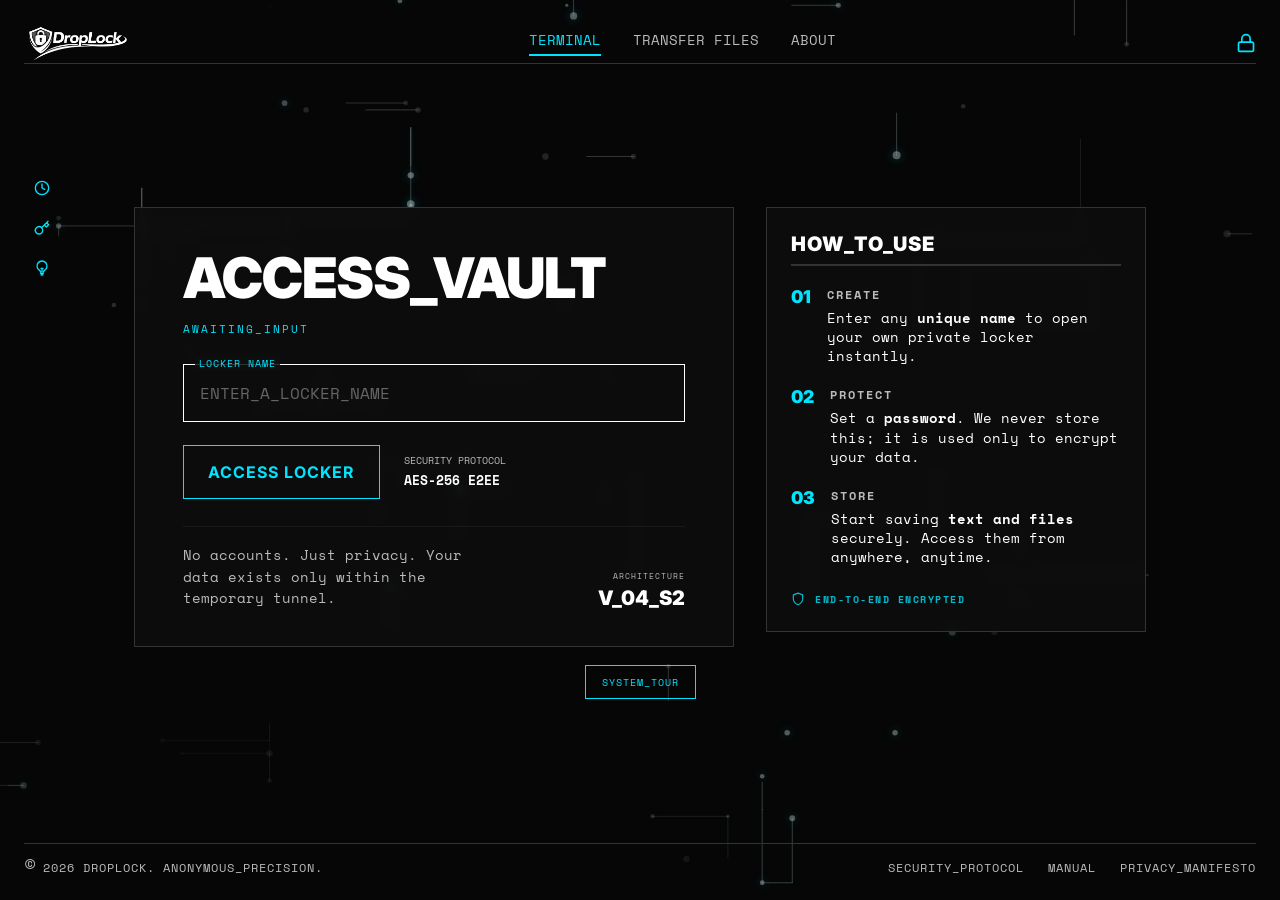
==== commit 0ea9cf9c: "fix recover account logic and backend" ====
--- a/index.html
+++ b/index.html
@@ -133,21 +133,113 @@
     </footer>
   </div>
 
-  <!-- Recovery Modal -->
+  <!-- Recovery Modal (Multi-Step) -->
   <div id="recovery-modal" class="modal-overlay">
     <div class="modal-content vault-card">
       <button id="close-modal" class="close-btn">&times;</button>
-      <h2 class="vault-title modal-title">RECOVER_ACCOUNT</h2>
-      <p class="modal-text">Enter your locker identifier to begin the recovery protocol. You will need to answer your security questions to regain access.</p>
-      
-      <div class="input-group" style="margin-bottom: 32px;">
-        <label class="input-label">LOCKER NAME</label>
-        <input type="text" id="recovery-locker-name" class="terminal-input" placeholder="ENTER_IDENTIFIER">
-      </div>
-
-      <div class="modal-actions">
-        <button id="submit-recovery" class="btn-access">RECOVER NOW</button>
-      </div>
+
+      <!-- Step 1: Enter Locker Name -->
+      <div id="recovery-step-1" class="recovery-step active">
+        <div class="recovery-step-indicator">
+          <span class="step-dot active"></span>
+          <span class="step-dot"></span>
+          <span class="step-dot"></span>
+          <span class="step-dot"></span>
+        </div>
+        <h2 class="vault-title modal-title">RECOVER_ACCOUNT</h2>
+        <p class="modal-text">Enter your locker name to begin the recovery protocol.</p>
+        <div class="input-group" style="margin-bottom: 24px;">
+          <label class="input-label">LOCKER NAME</label>
+          <input type="text" id="recovery-locker-name" class="terminal-input" placeholder="ENTER_IDENTIFIER">
+        </div>
+        <div id="recovery-step1-error" class="recovery-error"></div>
+        <div class="modal-actions">
+          <button id="recovery-next-1" class="btn-access">NEXT</button>
+        </div>
+      </div>
+
+      <!-- Step 2: Enter Recovery Email -->
+      <div id="recovery-step-2" class="recovery-step">
+        <div class="recovery-step-indicator">
+          <span class="step-dot done"></span>
+          <span class="step-dot active"></span>
+          <span class="step-dot"></span>
+          <span class="step-dot"></span>
+        </div>
+        <h2 class="vault-title modal-title">VERIFY_EMAIL</h2>
+        <p class="modal-text">Enter the recovery Gmail you set for this locker. A verification code will be sent to it.</p>
+        <div class="input-group" style="margin-bottom: 24px;">
+          <label class="input-label">RECOVERY GMAIL</label>
+          <input type="email" id="recovery-email-input" class="terminal-input" placeholder="YOUR_EMAIL@GMAIL.COM">
+        </div>
+        <div id="recovery-step2-error" class="recovery-error"></div>
+        <div class="modal-actions" style="gap: 12px;">
+          <button id="recovery-back-2" class="btn-access" style="opacity: 0.6;">BACK</button>
+          <button id="recovery-next-2" class="btn-access">SEND CODE</button>
+        </div>
+      </div>
+
+      <!-- Step 3: Enter Verification Code -->
+      <div id="recovery-step-3" class="recovery-step">
+        <div class="recovery-step-indicator">
+          <span class="step-dot done"></span>
+          <span class="step-dot done"></span>
+          <span class="step-dot active"></span>
+          <span class="step-dot"></span>
+        </div>
+        <h2 class="vault-title modal-title">ENTER_CODE</h2>
+        <p class="modal-text">A 6-digit verification code has been sent to your email. Enter it below.</p>
+        <div class="recovery-code-inputs">
+          <input type="text" maxlength="1" class="code-digit" data-index="0" inputmode="numeric">
+          <input type="text" maxlength="1" class="code-digit" data-index="1" inputmode="numeric">
+          <input type="text" maxlength="1" class="code-digit" data-index="2" inputmode="numeric">
+          <input type="text" maxlength="1" class="code-digit" data-index="3" inputmode="numeric">
+          <input type="text" maxlength="1" class="code-digit" data-index="4" inputmode="numeric">
+          <input type="text" maxlength="1" class="code-digit" data-index="5" inputmode="numeric">
+        </div>
+        <div id="recovery-step3-error" class="recovery-error"></div>
+        <div class="modal-actions" style="gap: 12px;">
+          <button id="recovery-back-3" class="btn-access" style="opacity: 0.6;">BACK</button>
+          <button id="recovery-next-3" class="btn-access">VERIFY CODE</button>
+        </div>
+      </div>
+
+      <!-- Step 4: Set New Password -->
+      <div id="recovery-step-4" class="recovery-step">
+        <div class="recovery-step-indicator">
+          <span class="step-dot done"></span>
+          <span class="step-dot done"></span>
+          <span class="step-dot done"></span>
+          <span class="step-dot active"></span>
+        </div>
+        <h2 class="vault-title modal-title">NEW_PASSWORD</h2>
+        <p class="modal-text">Set a new password for your locker. Make it strong and memorable.</p>
+        <div class="input-group" style="margin-bottom: 16px;">
+          <label class="input-label">NEW PASSWORD</label>
+          <input type="password" id="recovery-new-password" class="terminal-input" placeholder="ENTER_NEW_PASSWORD">
+        </div>
+        <div class="input-group" style="margin-bottom: 24px;">
+          <label class="input-label">CONFIRM PASSWORD</label>
+          <input type="password" id="recovery-confirm-password" class="terminal-input" placeholder="CONFIRM_PASSWORD">
+        </div>
+        <div id="recovery-step4-error" class="recovery-error"></div>
+        <div class="modal-actions">
+          <button id="recovery-next-4" class="btn-access">RESET PASSWORD</button>
+        </div>
+      </div>
+
+      <!-- Step 5: Success -->
+      <div id="recovery-step-5" class="recovery-step">
+        <div class="recovery-success-icon">
+          <i class="fas fa-check-circle"></i>
+        </div>
+        <h2 class="vault-title modal-title" style="color: var(--cyan);">PASSWORD_RESET</h2>
+        <p class="modal-text">Your password has been successfully reset. You can now access your locker with the new password.</p>
+        <div class="modal-actions">
+          <button id="recovery-done" class="btn-access">BACK TO VAULT</button>
+        </div>
+      </div>
+
     </div>
   </div>
 
--- a/style.css
+++ b/style.css
@@ -1311,7 +1311,7 @@
 .protocol-nav {
   display: flex;
   flex-direction: column;
-  padding: 24px 0;
+  padding: 12px 0;
 }
 
 .protocol-item {
@@ -1341,6 +1341,30 @@
   background: rgba(0, 229, 255, 0.05);
   color: var(--cyan);
   border-left-color: var(--cyan);
+}
+
+.dropdown-item {
+  display: flex;
+  align-items: center;
+  gap: 12px;
+  color: var(--text-dim);
+  text-decoration: none;
+  font-family: var(--font-mono);
+  font-size: 0.8rem;
+  letter-spacing: 1px;
+  padding: 12px 48px; /* Indent under the parent link */
+  transition: all 0.2s;
+  border-left: 2px solid transparent;
+}
+
+.dropdown-item:hover {
+  background: rgba(255,255,255,0.02);
+  color: var(--cyan);
+}
+
+.icon-fixed {
+  width: 16px;
+  text-align: center;
 }
 
 .transfer-main {
@@ -2677,6 +2701,13 @@
   font-size: 0.65rem;
   color: var(--cyan);
   border-radius: 4px;
+  transition: all 0.2s;
+}
+
+.locker-header-badge:hover {
+  background: rgba(0, 229, 255, 0.2);
+  border-color: var(--cyan);
+  box-shadow: 0 0 10px rgba(0, 229, 255, 0.2);
 }
 
 .logout-link {
@@ -2704,6 +2735,8 @@
   display: flex;
   flex-direction: column;
   flex-shrink: 0;
+  justify-content: flex-start;
+  gap: 12px;
 }
 
 .sidebar-vault-info {
@@ -2784,15 +2817,15 @@
 }
 
 .locker-main-header {
-  padding: 12px 12px 0 12px; /* Close to zero bottom to touch the editor */
+  padding: 0px 12px 0 12px; /* Close to zero bottom to touch the editor */
   border-bottom: 1px solid var(--border-color);
   background: #0a0a0a;
 }
 
 .browser-tabs-wrapper {
   display: flex;
-  align-items: flex-end; /* Align tabs to bottom */
-  gap: 8px;
+  align-items: flex-end;
+  gap: 4px;
 }
 
 .browser-tabs {
@@ -2806,13 +2839,15 @@
   border: 1px solid rgba(255, 255, 255, 0.1);
   border-bottom: none;
   border-radius: 8px 8px 0 0;
-  padding: 8px 14px;
+  padding: 0 14px;
   display: flex;
   align-items: center;
   gap: 10px;
   cursor: pointer;
   min-width: 120px;
   max-width: 200px;
+  height: 38px;
+  box-sizing: border-box;
   transition: all 0.2s;
   position: relative;
 }
@@ -2851,18 +2886,22 @@
 }
 
 .browser-add-btn {
-  background: rgba(255, 255, 255, 0.05);
+  background: rgba(0, 0, 0, 0.3);
   border: 1px solid rgba(255, 255, 255, 0.1);
-  border-radius: 4px;
-  width: 28px;
-  height: 28px;
+  border-bottom: none;
+  border-top-left-radius: 8px;
+  border-top-right-radius: 8px;
+  width: 38px;
+  height: 38px; /* Must perfectly match the tab */
+  box-sizing: border-box;
   display: flex;
   align-items: center;
   justify-content: center;
+  flex-shrink: 0;
   color: #e0e0e0;
   cursor: pointer;
-  margin-bottom: 6px;
   transition: all 0.2s;
+  margin-bottom: 0;
 }
 
 .browser-add-btn:hover {
@@ -2873,7 +2912,7 @@
 
 /* Editor Area */
 .locker-editor-wrapper {
-  padding: 32px 40px;
+  padding: 16px 20px;
   flex: 1;
   display: flex;
   flex-direction: column;
@@ -2886,7 +2925,7 @@
   color: var(--text-dim);
   letter-spacing: 2px;
   display: flex;
-  justify-content: space-between;
+  justify-content: flex-end;
   align-items: center;
 }
 
@@ -2922,6 +2961,13 @@
   min-height: 400px;
 }
 
+.secure-textarea:empty:before {
+  content: attr(data-placeholder);
+  color: var(--text-dim);
+  opacity: 0.5;
+  pointer-events: none;
+}
+
 .editor-footer {
   font-family: var(--font-mono);
   font-size: 0.7rem;
@@ -2932,13 +2978,15 @@
 
 /* Assets Column */
 .locker-right-column {
-  width: 320px;
+  width: 260px;
   border-left: 1px solid var(--border-color);
   background: rgba(0, 0, 0, 0.2);
-  padding: 32px 24px;
+  padding: 16px 20px;
   display: flex;
   flex-direction: column;
   gap: 24px;
+  overflow-x: hidden;
+  min-height: 0;
 }
 
 .column-title {
@@ -2950,20 +2998,26 @@
 }
 
 .asset-list {
-  display: grid;
-  grid-template-columns: 1fr 1fr;
-  gap: 12px;
+  display: flex;
+  flex-direction: column;
+  gap: 10px;
+  flex: 1;
+  min-height: 0;
+  overflow-y: auto;
+  padding-right: 4px;
 }
 
 .asset-card {
   background: rgba(255, 255, 255, 0.03);
   border: 1px solid rgba(255, 255, 255, 0.06);
-  padding: 16px;
-  display: flex;
-  flex-direction: column;
+  padding: 12px;
+  display: flex;
+  align-items: center;
   gap: 12px;
   transition: all 0.2s;
   cursor: pointer;
+  width: 100%;
+  box-sizing: border-box; /* Prevent padding from causing overflow */
 }
 
 .asset-card:hover {
@@ -2973,17 +3027,21 @@
 
 .asset-icon {
   color: var(--cyan);
+  font-size: 1.1rem;
+  flex-shrink: 0;
 }
 
 .asset-meta {
   display: flex;
   flex-direction: column;
   gap: 2px;
+  overflow: hidden;
+  flex: 1;
 }
 
 .asset-name {
   font-family: var(--font-sans);
-  font-size: 0.62rem;
+  font-size: 0.7rem;
   font-weight: 700;
   color: var(--text-main);
   white-space: nowrap;
@@ -2993,7 +3051,7 @@
 
 .asset-size {
   font-family: var(--font-mono);
-  font-size: 0.55rem;
+  font-size: 0.6rem;
   color: var(--text-dim);
 }
 
@@ -3005,10 +3063,11 @@
   flex-direction: column;
   align-items: center;
   justify-content: center;
-  padding: 40px 20px;
+  padding: 30px 15px;
   text-align: center;
   transition: all 0.2s;
-  height: 300px;
+  height: 250px;
+  flex-shrink: 0;
 }
 
 .asset-dropzone:hover {
@@ -3018,27 +3077,65 @@
 
 .dropzone-icon {
   color: var(--text-dim);
-  margin-bottom: 20px;
+  margin-bottom: 15px;
   opacity: 0.6;
 }
 
 .dropzone-text {
   font-family: var(--font-sans);
   font-weight: 900;
-  font-size: 0.72rem;
+  font-size: 0.7rem;
   color: var(--text-main);
   letter-spacing: 0.5px;
-  margin-bottom: 8px;
+  margin-bottom: 6px;
 }
 
 .dropzone-sub {
   letter-spacing: 1px;
+  font-size: 0.55rem;
+}
+
+.import-file-btn {
+  background: rgba(0, 229, 255, 0.1);
+  border: 1px solid rgba(0, 229, 255, 0.3);
+  color: var(--cyan);
+  padding: 8px 16px;
+  border-radius: 4px;
+  font-family: var(--font-mono);
+  font-size: 0.7rem;
+  letter-spacing: 1px;
+  cursor: pointer;
+  transition: all 0.2s;
+}
+
+.import-file-btn:hover {
+  background: rgba(0, 229, 255, 0.2);
+  border-color: var(--cyan);
+  box-shadow: 0 0 10px rgba(0, 229, 255, 0.2);
+}
+
+.asset-delete-btn {
+  border: 1px solid rgba(255, 70, 70, 0.45);
+  background: rgba(255, 70, 70, 0.08);
+  color: #ff8c8c;
+  font-family: var(--font-mono);
+  font-size: 0.58rem;
+  letter-spacing: 0.6px;
+  padding: 4px 6px;
+  border-radius: 3px;
+  cursor: pointer;
+  flex-shrink: 0;
+}
+
+.asset-delete-btn:hover {
+  background: rgba(255, 70, 70, 0.2);
+  border-color: rgba(255, 70, 70, 0.75);
 }
 
 /* --- LOCKER RESPONSIVENESS (Synced with Transfer Page) --- */
 @media (max-width: 1200px) {
   .locker-right-column {
-    width: 260px;
+    width: 240px;
   }
 }
 
@@ -3102,43 +3199,376 @@
     width: 100%;
     border-left: none;
     border-top: 1px solid var(--border-color);
+    padding: 12px 20px;
+    height: auto;
   }
   
   .asset-list {
-    grid-template-columns: repeat(auto-fill, minmax(140px, 1fr));
+    grid-template-columns: repeat(auto-fill, minmax(180px, 1fr));
+    display: grid;
+    margin-bottom: 24px;
+    max-height: 240px;
+    overflow-y: auto;
+  }
+
+  .asset-dropzone {
+    width: 100%;
+    margin-top: 0;
+    height: 180px;
   }
 }
 
 @media (max-width: 768px) {
   .locker-main-header {
     flex-direction: column;
-    gap: 20px;
-    padding: 24px;
+    gap: 0;
+    padding: 0 12px 0 12px;
   }
   
-  .main-header-left h1 {
-    font-size: 1.4rem;
-  }
-
-  .header-status-line {
-    flex-direction: column;
-    align-items: flex-start;
-    gap: 8px;
+  .browser-tabs-wrapper {
+    width: 100%;
+  }
+
+  .browser-tabs {
+    flex: 1;
   }
 
   .locker-editor-wrapper {
-    padding: 24px;
-  }
-
-  .locker-header-badge span {
-    display: none;
-  }
-  
+    padding: 16px 20px;
+  }
+
+
+  /* .nav-links moved to flex layout in line 645 */
   .nav-links {
-    display: none;
+    display: flex;
   }
 
   .protocol-item span {
     font-size: 0.7rem;
   }
 }
+
+/* === SECURE ACCOUNT VIEW (Locker Page) === */
+
+.secure-account-view {
+  display: none;
+  flex-direction: column;
+  align-items: center;
+  justify-content: center;
+  padding: 48px 32px;
+  text-align: center;
+  animation: fadeSlideUp 0.4s ease;
+}
+
+@keyframes fadeSlideUp {
+  from { opacity: 0; transform: translateY(20px); }
+  to { opacity: 1; transform: translateY(0); }
+}
+
+.secure-account-icon {
+  font-size: 3rem;
+  color: var(--cyan);
+  margin-bottom: 16px;
+  filter: drop-shadow(0 0 20px rgba(0, 229, 255, 0.4));
+}
+
+.secure-account-title {
+  font-family: var(--font-sans);
+  font-weight: 900;
+  font-size: 1.8rem;
+  color: var(--text-main);
+  letter-spacing: 1px;
+  margin-bottom: 12px;
+}
+
+.secure-account-desc {
+  font-family: var(--font-mono);
+  font-size: 0.8rem;
+  color: var(--text-dim);
+  line-height: 1.7;
+  max-width: 480px;
+  margin-bottom: 32px;
+}
+
+.secure-account-card {
+  background: rgba(0, 229, 255, 0.03);
+  border: 1px solid rgba(0, 229, 255, 0.15);
+  border-radius: 8px;
+  padding: 28px 32px;
+  max-width: 480px;
+  width: 100%;
+  text-align: left;
+}
+
+.secure-card-header {
+  display: flex;
+  align-items: center;
+  gap: 10px;
+  font-family: var(--font-mono);
+  font-size: 0.75rem;
+  color: var(--cyan);
+  letter-spacing: 2px;
+  margin-bottom: 20px;
+}
+
+.secure-card-header i {
+  font-size: 1rem;
+}
+
+.secure-current-email {
+  display: flex;
+  align-items: center;
+  gap: 10px;
+  margin-bottom: 20px;
+  padding: 12px 16px;
+  background: rgba(255, 255, 255, 0.03);
+  border: 1px solid rgba(255, 255, 255, 0.06);
+  border-radius: 4px;
+}
+
+.secure-email-label {
+  font-family: var(--font-mono);
+  font-size: 0.65rem;
+  color: var(--text-dim);
+  letter-spacing: 1px;
+}
+
+.secure-email-address {
+  font-family: var(--font-mono);
+  font-size: 0.8rem;
+  color: var(--text-dim);
+  letter-spacing: 0.5px;
+}
+
+.secure-account-actions {
+  display: flex;
+  justify-content: flex-end;
+}
+
+.secure-save-btn {
+  background: rgba(0, 229, 255, 0.1);
+  border: 1px solid rgba(0, 229, 255, 0.35);
+  color: var(--cyan);
+  padding: 10px 24px;
+  font-family: var(--font-mono);
+  font-size: 0.75rem;
+  letter-spacing: 1px;
+  cursor: pointer;
+  border-radius: 4px;
+  transition: all 0.2s;
+  display: flex;
+  align-items: center;
+  gap: 8px;
+}
+
+.secure-save-btn:hover {
+  background: rgba(0, 229, 255, 0.2);
+  box-shadow: 0 0 15px rgba(0, 229, 255, 0.2);
+}
+
+.secure-save-btn:disabled {
+  opacity: 0.5;
+  cursor: not-allowed;
+}
+
+.secure-email-status {
+  font-family: var(--font-mono);
+  font-size: 0.7rem;
+  margin-top: 16px;
+  min-height: 1.2em;
+  letter-spacing: 0.5px;
+}
+
+.secure-email-status.success {
+  color: var(--cyan);
+}
+
+.secure-email-status.error {
+  color: #ff4a4a;
+}
+
+.secure-back-btn {
+  margin-top: 28px;
+  background: transparent;
+  border: 1px solid rgba(255, 255, 255, 0.12);
+  color: var(--text-dim);
+  padding: 10px 20px;
+  font-family: var(--font-mono);
+  font-size: 0.72rem;
+  letter-spacing: 1px;
+  cursor: pointer;
+  border-radius: 4px;
+  transition: all 0.2s;
+  display: flex;
+  align-items: center;
+  gap: 8px;
+}
+
+.secure-back-btn:hover {
+  border-color: var(--cyan);
+  color: var(--cyan);
+}
+
+/* --- Security Tips Panel (Right Column) --- */
+
+.right-col-security {
+  padding: 16px 0;
+}
+
+.security-tips {
+  display: flex;
+  flex-direction: column;
+  gap: 20px;
+  padding: 0 20px;
+}
+
+.security-tip-item {
+  display: flex;
+  gap: 14px;
+  align-items: flex-start;
+}
+
+.tip-icon {
+  width: 32px;
+  height: 32px;
+  display: flex;
+  align-items: center;
+  justify-content: center;
+  background: rgba(0, 229, 255, 0.08);
+  border-radius: 50%;
+  flex-shrink: 0;
+  color: var(--cyan);
+  font-size: 0.75rem;
+}
+
+.tip-text strong {
+  display: block;
+  font-family: var(--font-mono);
+  font-size: 0.65rem;
+  color: var(--text-main);
+  letter-spacing: 1.5px;
+  margin-bottom: 4px;
+}
+
+.tip-text p {
+  font-family: var(--font-mono);
+  font-size: 0.68rem;
+  color: var(--text-dim);
+  line-height: 1.5;
+  margin: 0;
+}
+
+/* === RECOVERY MULTI-STEP MODAL === */
+
+.recovery-step {
+  display: none;
+  animation: fadeSlideUp 0.35s ease;
+}
+
+.recovery-step.active {
+  display: block;
+}
+
+.recovery-step-indicator {
+  display: flex;
+  align-items: center;
+  justify-content: center;
+  gap: 10px;
+  margin-bottom: 28px;
+}
+
+.step-dot {
+  width: 10px;
+  height: 10px;
+  border-radius: 50%;
+  background: rgba(255, 255, 255, 0.1);
+  border: 1px solid rgba(255, 255, 255, 0.15);
+  transition: all 0.3s ease;
+}
+
+.step-dot.active {
+  background: var(--cyan);
+  border-color: var(--cyan);
+  box-shadow: 0 0 12px rgba(0, 229, 255, 0.5);
+  transform: scale(1.2);
+}
+
+.step-dot.done {
+  background: rgba(0, 229, 255, 0.3);
+  border-color: rgba(0, 229, 255, 0.5);
+}
+
+.recovery-error {
+  font-family: var(--font-mono);
+  font-size: 0.72rem;
+  color: #ff4a4a;
+  min-height: 1.2em;
+  margin-bottom: 16px;
+  letter-spacing: 0.5px;
+}
+
+/* OTP Code Digit Inputs */
+.recovery-code-inputs {
+  display: flex;
+  justify-content: center;
+  gap: 10px;
+  margin-bottom: 24px;
+}
+
+.code-digit {
+  width: 48px;
+  height: 56px;
+  background: rgba(255, 255, 255, 0.03);
+  border: 1px solid rgba(255, 255, 255, 0.15);
+  border-radius: 6px;
+  color: var(--text-main);
+  font-family: var(--font-sans);
+  font-size: 1.5rem;
+  font-weight: 700;
+  text-align: center;
+  outline: none;
+  transition: all 0.2s ease;
+  caret-color: var(--cyan);
+}
+
+.code-digit:focus {
+  border-color: var(--cyan);
+  background: rgba(0, 229, 255, 0.05);
+  box-shadow: 0 0 16px rgba(0, 229, 255, 0.2);
+}
+
+/* Recovery Success */
+.recovery-success-icon {
+  font-size: 4rem;
+  color: var(--cyan);
+  margin-bottom: 20px;
+  text-align: center;
+  animation: successPulse 1.5s ease-in-out infinite;
+  filter: drop-shadow(0 0 25px rgba(0, 229, 255, 0.5));
+}
+
+@keyframes successPulse {
+  0% { transform: scale(1); opacity: 0.9; }
+  50% { transform: scale(1.08); opacity: 1; }
+  100% { transform: scale(1); opacity: 0.9; }
+}
+
+@media (max-width: 480px) {
+  .code-digit {
+    width: 40px;
+    height: 48px;
+    font-size: 1.2rem;
+  }
+
+  .recovery-code-inputs {
+    gap: 6px;
+  }
+
+  .secure-account-card {
+    padding: 20px 16px;
+  }
+
+  .secure-account-view {
+    padding: 24px 16px;
+  }
+}
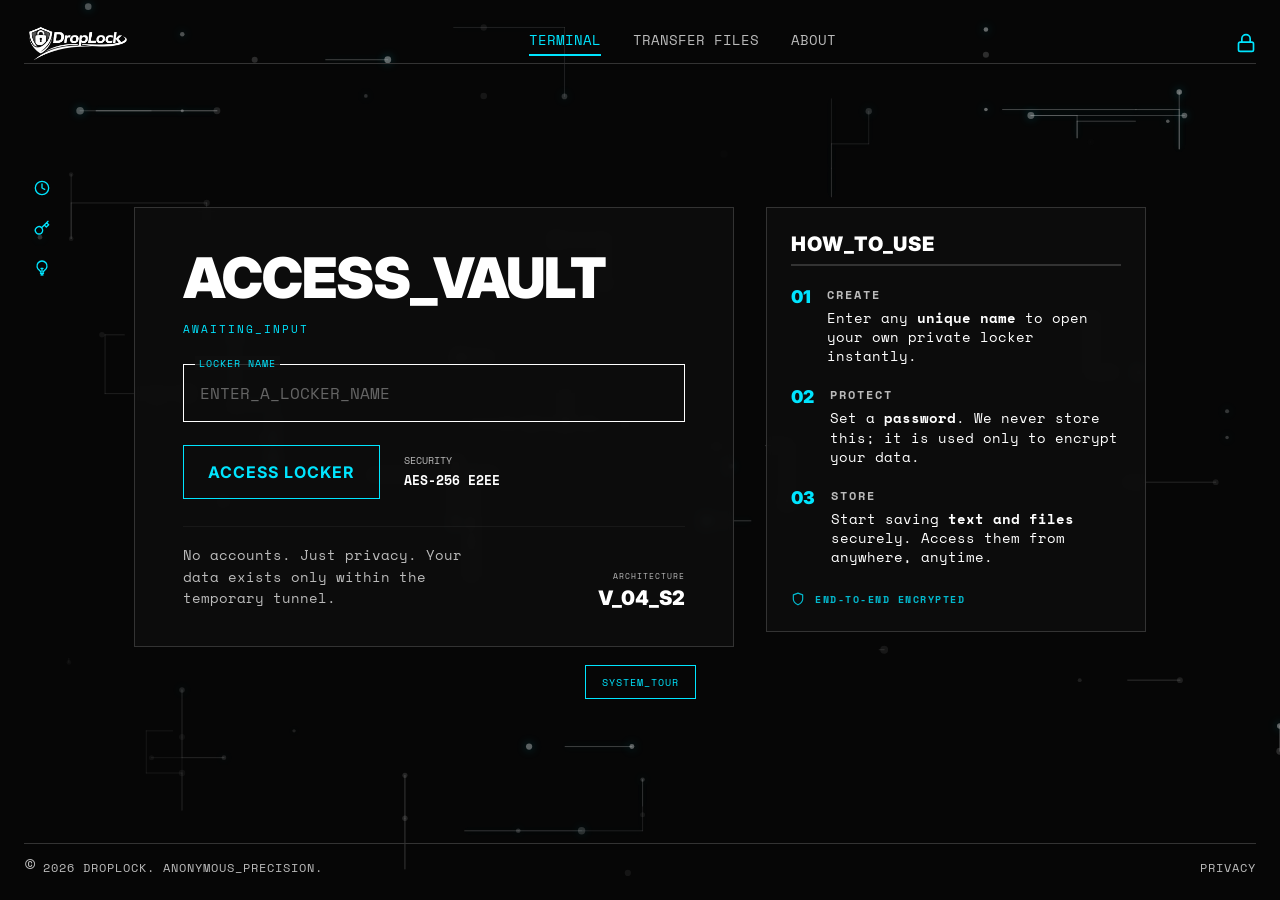
==== commit 76a543df: "Rescue & Update styles" ====
--- a/index.html
+++ b/index.html
@@ -9,7 +9,6 @@
   <link rel="preconnect" href="https://fonts.googleapis.com">
   <link rel="preconnect" href="https://fonts.gstatic.com" crossorigin>
   <link href="https://fonts.googleapis.com/css2?family=Space+Mono:ital,wght@0,400;0,700;1,400;1,700&family=Inter:wght@400;700;900&display=swap" rel="stylesheet">
-  <link rel="stylesheet" href="https://cdnjs.cloudflare.com/ajax/libs/font-awesome/6.5.1/css/all.min.css">
   <script>window.__DROPLOCK_API_BASE_URL = 'https://droplock-backend-vesm.onrender.com';</script>
 
 </head>
@@ -28,7 +27,7 @@
       <nav class="nav-links">
         <a href="#" class="active">TERMINAL</a>
         <a href="transfer.html">TRANSFER FILES</a>
-        <a href="#">ABOUT</a>
+        <a href="about.html">ABOUT</a>
       </nav>
       <div class="nav-icons">
         <div class="tooltip tooltip-bottom" data-tooltip="Stealth Mode">
@@ -70,7 +69,7 @@
             <div class="action-row">
               <button id="access-locker-btn" type="button" class="btn-access">ACCESS LOCKER</button>
               <a href="manifesto.html" class="security-protocol" style="text-decoration: none; color: inherit; display: block; cursor: pointer;">
-                <div class="sp-label">SECURITY PROTOCOL</div>
+                <div class="sp-label">SECURITY</div>
                 <div class="sp-value">AES-256 E2EE</div>
               </a>
             </div>
@@ -126,9 +125,7 @@
     <footer class="bottom-footer">
       <div class="footer-left"><span class="copyright-icon">©</span> 2026 DROPLOCK. ANONYMOUS_PRECISION.</div>
       <div class="footer-right">
-        <a href="#" class="footer-link">SECURITY_PROTOCOL</a>
-        <span>MANUAL</span>
-        <a href="manifesto.html" class="footer-link">PRIVACY_MANIFESTO</a>
+        <a href="manifesto.html" class="footer-link">PRIVACY</a>
       </div>
     </footer>
   </div>
--- a/style.css
+++ b/style.css
@@ -2167,6 +2167,11 @@
     padding: 1rem;
   }
 
+  .encrypted-boxes {
+    grid-template-columns: 1fr;
+  }
+
+
   .staged-file-item {
     padding: 10px 12px;
   }
@@ -2399,6 +2404,155 @@
   visibility: visible;
 }
 
+/* ============================================
+   ENCRYPTED TRANSFER VIEW
+   ============================================ */
+.encrypted-protocol-title {
+  display: flex;
+  align-items: center;
+  gap: 12px;
+  font-family: var(--font-sans);
+  font-size: 1.2rem;
+  font-weight: 800;
+  color: var(--cyan);
+  margin-bottom: 8px;
+}
+
+.encrypted-boxes {
+  display: grid;
+  grid-template-columns: 1fr 1fr;
+  gap: 20px;
+  margin-bottom: 30px;
+}
+
+.encrypted-box {
+  display: flex;
+  flex-direction: column;
+  justify-content: flex-start;
+  min-height: 200px;
+  background: rgba(18, 16, 16, 0.5);
+}
+
+.enc-box-header {
+  margin-bottom: 12px;
+}
+
+.enc-label {
+  font-family: var(--font-mono);
+  font-size: 0.85rem;
+  color: var(--cyan);
+  font-weight: 700;
+  letter-spacing: 1px;
+}
+
+.enc-desc {
+  font-family: var(--font-mono);
+  font-size: 0.75rem;
+  color: var(--text-dim);
+  margin-bottom: 24px;
+  line-height: 1.5;
+}
+
+.enc-action-btn {
+  width: 100%;
+  padding: 12px;
+  font-size: 0.8rem;
+  display: flex;
+  justify-content: center;
+}
+
+.enc-action-btn:disabled {
+  opacity: 0.5;
+  cursor: not-allowed;
+  border-color: rgba(255,255,255,0.1);
+  color: var(--text-dim);
+}
+
+.enc-action-btn:disabled:hover {
+  background: transparent;
+  box-shadow: none;
+}
+
+.enc-code-display-wrap {
+  margin-top: 16px;
+  animation: fadeSlideUp 0.3s ease;
+}
+
+.enc-code-box {
+  display: flex;
+  justify-content: space-between;
+  align-items: center;
+  background: rgba(0, 229, 255, 0.05);
+  border: 1px solid var(--cyan);
+  padding: 12px 16px;
+  border-radius: 4px;
+}
+
+.enc-code-value {
+  font-family: var(--font-mono);
+  font-size: 1.4rem;
+  font-weight: 800;
+  color: var(--text-main);
+  letter-spacing: 4px;
+}
+
+.enc-copy-btn {
+  background: transparent;
+  border: none;
+  color: var(--cyan);
+  cursor: pointer;
+  font-size: 1.1rem;
+  transition: all 0.2s;
+}
+
+.enc-copy-btn:hover {
+  text-shadow: 0 0 10px rgba(0,229,255,0.5);
+  transform: scale(1.1);
+}
+
+.enc-code-info {
+  text-align: center;
+  font-family: var(--font-mono);
+  font-size: 0.65rem;
+  color: var(--cyan);
+  opacity: 0.7;
+  margin-top: 8px;
+}
+
+.enc-code-input {
+  width: 100%;
+  background: rgba(255, 255, 255, 0.03);
+  border: 1px solid rgba(255, 255, 255, 0.15);
+  padding: 12px 16px;
+  color: var(--text-main);
+  font-family: var(--font-mono);
+  font-size: 1.2rem;
+  text-align: center;
+  letter-spacing: 4px;
+  font-weight: 700;
+  outline: none;
+  transition: all 0.2s;
+  margin-bottom: 16px;
+}
+
+.enc-code-input:focus {
+  border-color: var(--cyan);
+  box-shadow: 0 0 10px rgba(0, 229, 255, 0.1);
+  background: rgba(0, 229, 255, 0.02);
+}
+
+.enc-code-input::placeholder {
+  color: rgba(255, 255, 255, 0.15);
+  font-size: 0.9rem;
+  letter-spacing: 2px;
+}
+
+.enc-incoming-container {
+  margin-top: 24px;
+  border-top: 1px solid var(--border-color);
+  padding-top: 24px;
+}
+
 .scan-overlay-content {
   position: relative;
   width: min(85vmin, 600px);
@@ -2947,6 +3101,10 @@
   color: var(--cyan);
 }
 
+.toolbar-btn.active {
+  color: var(--cyan);
+}
+
 .secure-textarea {
   flex: 1;
   background: transparent;
@@ -2961,6 +3119,25 @@
   min-height: 400px;
 }
 
+.secure-textarea ul,
+.secure-textarea ol {
+  margin: 0 0 1rem 1.5rem;
+  padding-left: 1.25rem;
+}
+
+.secure-textarea ul {
+  list-style: disc;
+}
+
+.secure-textarea ol {
+  list-style: decimal;
+}
+
+.secure-textarea li {
+  display: list-item;
+  margin: 0.2rem 0;
+}
+
 .secure-textarea:empty:before {
   content: attr(data-placeholder);
   color: var(--text-dim);
@@ -3005,6 +3182,7 @@
   min-height: 0;
   overflow-y: auto;
   padding-right: 4px;
+  order: 2;
 }
 
 .asset-card {
@@ -3056,7 +3234,6 @@
 }
 
 .asset-dropzone {
-  margin-top: auto;
   border: 2px dashed rgba(255, 255, 255, 0.1);
   background: rgba(255, 255, 255, 0.02);
   display: flex;
@@ -3068,6 +3245,7 @@
   transition: all 0.2s;
   height: 250px;
   flex-shrink: 0;
+  order: 1;
 }
 
 .asset-dropzone:hover {
@@ -3154,6 +3332,8 @@
   .transfer-sidebar.locker-sidebar {
     width: 100%;
     height: auto;
+    position: relative;
+    overflow: visible;
     border-right: none;
     border-bottom: 1px solid var(--border-color);
   }
@@ -3178,6 +3358,24 @@
     min-width: auto;
     justify-content: center;
     border-bottom: 2px solid transparent;
+  }
+
+  .settings-dropdown {
+    position: absolute;
+    z-index: 1200;
+    margin-top: 0;
+    padding: 6px 0 !important;
+    background: rgba(8, 8, 8, 0.96) !important;
+    border: 1px solid rgba(255, 255, 255, 0.08);
+    box-shadow: 0 12px 28px rgba(0, 0, 0, 0.35);
+    border-radius: 8px;
+    white-space: normal;
+    max-width: calc(100vw - 24px);
+  }
+
+  .settings-dropdown .dropdown-item {
+    padding: 12px 18px;
+    border-left: none;
   }
 
   .protocol-item.active {
@@ -3572,3 +3770,203 @@
     padding: 24px 16px;
   }
 }
+
+/* --- PROFESSIONAL PAGE STYLES (ABOUT & PRIVACY) --- */
+.about-body, .privacy-body {
+  background: #000;
+  color: var(--text-main);
+  min-height: 100vh;
+  overflow-x: hidden;
+  line-height: 1.6;
+}
+
+.about-page-wrapper, .privacy-page-wrapper {
+  max-width: 1000px;
+  margin: 0 auto;
+  padding: 0 24px;
+  position: relative;
+  z-index: 10;
+}
+
+.about-main, .privacy-main {
+  padding: 80px 0;
+}
+
+.about-hero, .privacy-header {
+  text-align: center;
+  margin-bottom: 80px;
+}
+
+.about-title, .privacy-title {
+  font-family: var(--font-sans);
+  font-weight: 900;
+  font-size: 3.5rem;
+  letter-spacing: -1px;
+  color: var(--text-main);
+  margin-bottom: 20px;
+}
+
+.about-tagline, .privacy-date {
+  font-family: var(--font-mono);
+  color: var(--cyan);
+  font-size: 0.9rem;
+  letter-spacing: 2px;
+}
+
+.about-content, .privacy-content {
+  background: rgba(255, 255, 255, 0.03);
+  border: 1px solid rgba(255, 255, 255, 0.05);
+  border-radius: 20px;
+  padding: 60px;
+  backdrop-filter: blur(10px);
+}
+
+.about-section, .privacy-section {
+  margin-bottom: 60px;
+}
+
+.about-section h2, .privacy-section h2 {
+  font-family: var(--font-mono);
+  font-size: 1.2rem;
+  color: var(--cyan);
+  margin-bottom: 24px;
+  border-bottom: 1px solid rgba(0, 229, 255, 0.2);
+  display: inline-block;
+  padding-bottom: 4px;
+}
+
+.about-section p, .privacy-section p {
+  color: var(--text-dim);
+  font-size: 1.1rem;
+  margin-bottom: 20px;
+}
+
+.feature-grid {
+  display: grid;
+  grid-template-columns: repeat(auto-fit, minmax(280px, 1fr));
+  gap: 30px;
+  margin-top: 40px;
+}
+
+.feature-item {
+  background: rgba(255, 255, 255, 0.02);
+  padding: 30px;
+  border-radius: 12px;
+  border: 1px solid rgba(255, 255, 255, 0.05);
+  transition: transform 0.3s ease;
+}
+
+.feature-item:hover {
+  transform: translateY(-5px);
+  border-color: var(--cyan);
+}
+
+.feature-item h3 {
+  font-family: var(--font-mono);
+  color: var(--text-main);
+  font-size: 0.9rem;
+  margin-bottom: 15px;
+}
+
+.about-section ul, .privacy-section ul {
+  list-style: none;
+  padding: 0;
+}
+
+.about-section li, .privacy-section li {
+  color: var(--text-dim);
+  padding: 10px 0;
+  display: flex;
+  align-items: center;
+  gap: 12px;
+}
+
+.about-section li::before, .privacy-section li::before {
+  content: "»";
+  color: var(--cyan);
+}
+
+.protection-callout {
+  background: linear-gradient(135deg, rgba(0, 229, 255, 0.1), transparent);
+  border-left: 4px solid var(--cyan);
+  padding: 30px;
+  border-radius: 4px;
+  margin: 40px 0;
+}
+
+.protection-callout h3 {
+  font-family: var(--font-sans);
+  color: var(--text-main);
+  margin-bottom: 10px;
+}
+
+.privacy-content table {
+  width: 100%;
+  border-collapse: collapse;
+  margin-top: 30px;
+}
+
+.privacy-content th {
+  text-align: left;
+  font-family: var(--font-mono);
+  font-size: 0.8rem;
+  color: var(--cyan);
+  padding: 15px;
+  border-bottom: 1px solid rgba(255, 255, 255, 0.1);
+}
+
+.privacy-content td {
+  padding: 15px;
+  color: var(--text-dim);
+  border-bottom: 1px solid rgba(255, 255, 255, 0.05);
+  font-size: 0.95rem;
+}
+
+.about-footer, .privacy-footer {
+  margin-top: 60px;
+  text-align: center;
+  padding-bottom: 40px;
+}
+
+.footer-separator {
+  height: 1px;
+  background: linear-gradient(90deg, transparent, rgba(255, 255, 255, 0.1), transparent);
+  margin-bottom: 30px;
+}
+
+.footer-content {
+  display: flex;
+  justify-content: space-between;
+  align-items: center;
+  font-family: var(--font-mono);
+  font-size: 0.75rem;
+  color: var(--text-dim);
+}
+
+.footer-right {
+  display: flex;
+  gap: 24px;
+}
+
+.footer-right a {
+  color: var(--text-dim);
+  text-decoration: none;
+  transition: color 0.2s;
+}
+
+.footer-right a:hover {
+  color: var(--cyan);
+}
+
+@media (max-width: 768px) {
+  .about-title, .privacy-title {
+    font-size: 2.5rem;
+  }
+  .about-content, .privacy-content {
+    padding: 30px;
+  }
+  .footer-content {
+    flex-direction: column;
+    gap: 20px;
+  }
+}
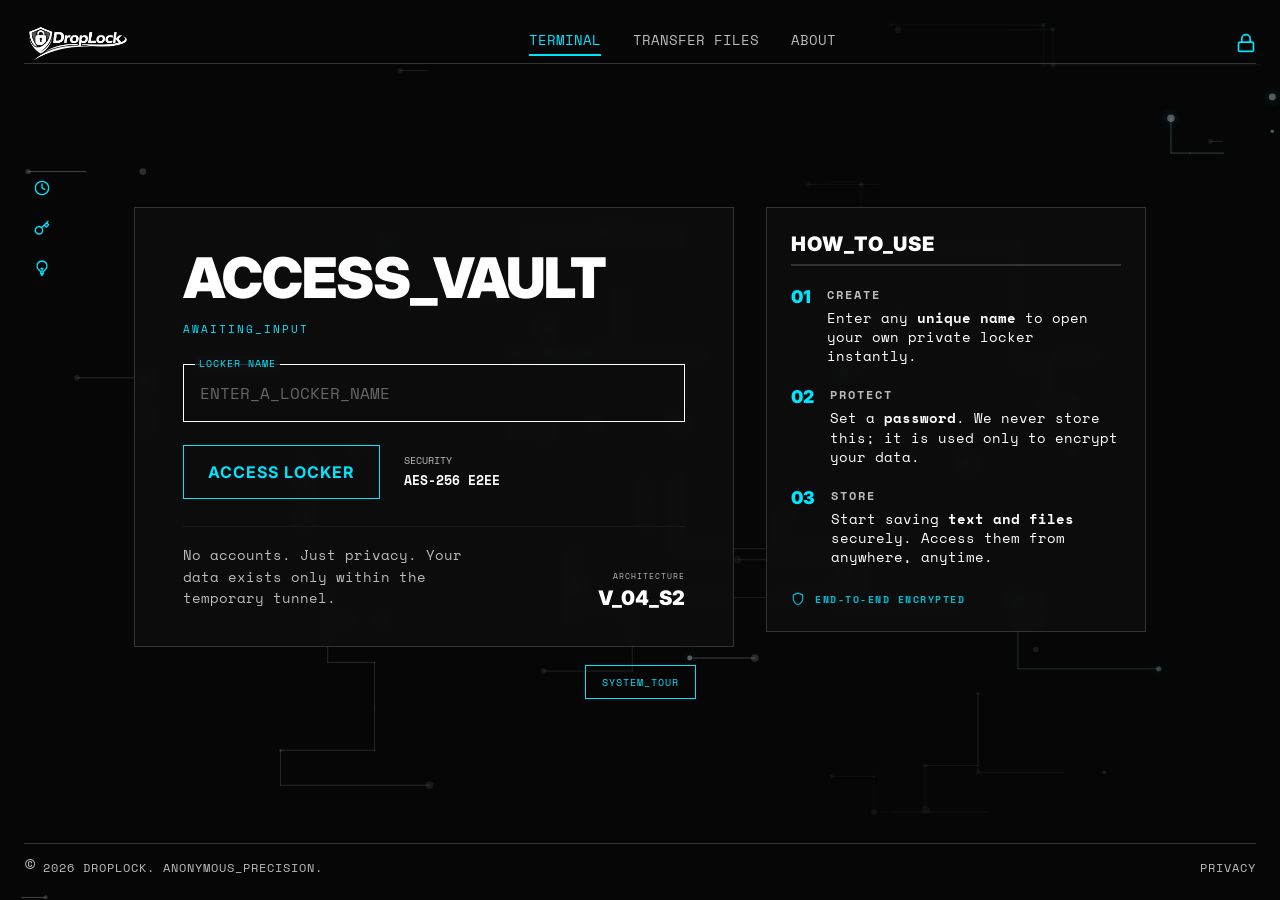
==== commit c90d7791: "added about page" ====
--- a/index.html
+++ b/index.html
@@ -3,6 +3,7 @@
 <head>
   <meta charset="UTF-8">
   <meta name="viewport" content="width=device-width, initial-scale=1.0">
+  <meta name="description" content="DropLock lets you create private lockers and share files securely without accounts, signups, or tracking.">
   <title>DropLock - Access Vault</title>
   <link rel="icon" type="image/png" href="images/droplock-icon.png">
   <link rel="stylesheet" href="style.css">
--- a/style.css
+++ b/style.css
@@ -3797,6 +3797,11 @@
   margin-bottom: 80px;
 }
 
+.privacy-header {
+  max-width: 760px;
+  margin: 0 auto 48px;
+}
+
 .about-title, .privacy-title {
   font-family: var(--font-sans);
   font-weight: 900;
@@ -3813,16 +3818,51 @@
   letter-spacing: 2px;
 }
 
+.privacy-kicker {
+  font-family: var(--font-mono);
+  font-size: 0.78rem;
+  letter-spacing: 0.22em;
+  text-transform: uppercase;
+  color: rgba(255, 255, 255, 0.65);
+  margin-bottom: 18px;
+}
+
+.privacy-intro {
+  font-size: 1.08rem;
+  color: var(--text-dim);
+  margin: 0 auto 22px;
+  max-width: 680px;
+}
+
+.privacy-date {
+  letter-spacing: 0.08em;
+  text-transform: uppercase;
+}
+
 .about-content, .privacy-content {
+  padding: 0;
+  max-width: 800px;
+  margin: 0 auto;
+}
+
+.privacy-content {
   background: rgba(255, 255, 255, 0.03);
-  border: 1px solid rgba(255, 255, 255, 0.05);
-  border-radius: 20px;
-  padding: 60px;
-  backdrop-filter: blur(10px);
+  border: 1px solid rgba(255, 255, 255, 0.08);
+  border-radius: 24px;
+  padding: 40px;
+  backdrop-filter: blur(12px);
 }
 
 .about-section, .privacy-section {
   margin-bottom: 60px;
+}
+
+.privacy-section {
+  margin-bottom: 36px;
+}
+
+.privacy-section:last-child {
+  margin-bottom: 0;
 }
 
 .about-section h2, .privacy-section h2 {
@@ -3849,16 +3889,13 @@
 }
 
 .feature-item {
-  background: rgba(255, 255, 255, 0.02);
-  padding: 30px;
-  border-radius: 12px;
-  border: 1px solid rgba(255, 255, 255, 0.05);
-  transition: transform 0.3s ease;
+  padding: 20px 0;
+  border-top: 1px solid rgba(255, 255, 255, 0.05);
+  transition: all 0.2s;
 }
 
 .feature-item:hover {
-  transform: translateY(-5px);
-  border-color: var(--cyan);
+  border-top-color: var(--cyan);
 }
 
 .feature-item h3 {
@@ -3877,7 +3914,7 @@
   color: var(--text-dim);
   padding: 10px 0;
   display: flex;
-  align-items: center;
+  align-items: flex-start;
   gap: 12px;
 }
 
@@ -3887,10 +3924,8 @@
 }
 
 .protection-callout {
-  background: linear-gradient(135deg, rgba(0, 229, 255, 0.1), transparent);
-  border-left: 4px solid var(--cyan);
-  padding: 30px;
-  border-radius: 4px;
+  border-left: 2px solid var(--cyan);
+  padding: 10px 0 10px 24px;
   margin: 40px 0;
 }
 
@@ -3963,10 +3998,719 @@
     font-size: 2.5rem;
   }
   .about-content, .privacy-content {
-    padding: 30px;
+    padding: 28px 22px;
   }
   .footer-content {
     flex-direction: column;
     gap: 20px;
   }
 }
+
+/* =========================================================
+   VOID_VAULT MANIFESTO DESIGN (CYBERPUNK / BRUTALIST)
+   ========================================================= */
+
+.void-body {
+  background: #000000;
+  color: rgba(255, 255, 255, 0.7);
+  font-family: var(--font-sans);
+  margin: 0;
+  min-height: 100vh;
+  -webkit-font-smoothing: antialiased;
+}
+
+.void-page-wrapper {
+  max-width: 1000px;
+  margin: 0 auto;
+  padding: 0 40px;
+}
+
+.void-nav {
+  display: flex;
+  justify-content: space-between;
+  align-items: center;
+  padding: 20px 0;
+  border-bottom: 1px solid rgba(255,255,255,0.05);
+}
+
+.void-logo-img {
+  height: 32px;
+  filter: brightness(1.5);
+}
+
+.void-nav-links {
+  display: flex;
+  gap: 30px;
+}
+
+.void-nav-links a {
+  color: rgba(255,255,255,0.5);
+  font-family: var(--font-mono);
+  font-size: 0.65rem;
+  text-transform: uppercase;
+  letter-spacing: 1.5px;
+  text-decoration: none;
+  transition: color 0.2s;
+}
+
+.void-nav-links a:hover {
+  color: #fff;
+}
+
+.void-nav-links a.active {
+  color: var(--cyan);
+  border-bottom: 1px solid var(--cyan);
+  padding-bottom: 2px;
+}
+
+.void-nav-icons {
+  cursor: pointer;
+}
+
+.void-main {
+  padding: 40px 0;
+}
+
+.void-kicker {
+  font-family: var(--font-mono);
+  color: var(--cyan);
+  font-size: 0.65rem;
+  letter-spacing: 2px;
+  font-weight: 700;
+  margin-bottom: 12px;
+}
+
+.void-title {
+  font-family: var(--font-sans);
+  font-size: 2.5rem;
+  font-weight: 800;
+  color: #fff;
+  letter-spacing: -1.5px;
+  margin: 0 0 20px 0;
+  line-height: 1;
+}
+
+.void-thick-line {
+  width: 60px;
+  height: 3px;
+  background: var(--cyan);
+  margin-bottom: 30px;
+}
+
+.void-intro {
+  font-size: 1.1rem;
+  color: rgba(255,255,255,0.8);
+  max-width: 650px;
+  line-height: 1.6;
+}
+
+.void-sections-container {
+  margin-top: 50px;
+}
+
+.void-section {
+  display: flex;
+  gap: 60px;
+  margin: 35px 0;
+}
+
+.void-left-col {
+  flex: 0 0 260px;
+}
+
+.void-left-col h2 {
+  font-family: var(--font-sans);
+  font-size: 1.05rem;
+  font-weight: 800;
+  color: #fff;
+  letter-spacing: -0.5px;
+  margin: 0;
+  padding-top: 4px;
+}
+
+.void-right-col {
+  flex: 1;
+  font-size: 0.95rem;
+  line-height: 1.7;
+}
+
+.void-right-col p {
+  margin: 0 0 20px 0;
+}
+
+.void-divider {
+  height: 1px;
+  background: rgba(255,255,255,0.1);
+  width: 100%;
+}
+
+.void-bullets {
+  list-style: none;
+  padding: 0;
+  margin: 20px 0 0 0;
+}
+
+.void-bullets li {
+  display: flex;
+  align-items: flex-start;
+  gap: 12px;
+  margin-bottom: 12px;
+  font-size: 0.85rem;
+  color: rgba(255,255,255,0.9);
+}
+
+.void-bullets svg {
+  margin-top: 2px;
+  flex-shrink: 0;
+}
+
+.void-cyan-box {
+  background: rgba(0, 229, 255, 0.05);
+  border: 1px solid rgba(0, 229, 255, 0.2);
+  padding: 10px 16px;
+  display: inline-flex;
+  align-items: center;
+  gap: 10px;
+  font-family: var(--font-mono);
+  font-size: 0.65rem;
+  color: var(--cyan);
+  letter-spacing: 1px;
+  margin-bottom: 24px;
+}
+
+.void-gray-box {
+  background: rgba(255, 255, 255, 0.1);
+  border-left: 3px solid var(--cyan);
+  padding: 20px 24px;
+  margin-top: 30px;
+}
+
+.void-gray-title {
+  font-family: var(--font-mono);
+  font-size: 0.7rem;
+  color: rgba(255,255,255,0.9);
+  letter-spacing: 1px;
+  margin-bottom: 8px;
+}
+
+.void-gray-box p {
+  margin: 0;
+  font-size: 0.85rem;
+  color: rgba(255,255,255,0.6);
+}
+
+/* Abstract Tech Graphic Layout */
+.void-tech-graphic {
+  width: 100%;
+  height: 250px;
+  margin-top: 40px;
+  /* Cool abstract server rack texture using gradients */
+  background: 
+    linear-gradient(90deg, rgba(255,255,255,0.03) 1px, transparent 1px) 0 0 / 40px 100%,
+    linear-gradient(90deg, rgba(0,0,0,0.8) 0%, rgba(0,0,0,0) 50%, rgba(0,0,0,0.8) 100%),
+    repeating-linear-gradient(90deg, #111, #111 20px, #0a0a0a 20px, #0a0a0a 22px);
+  position: relative;
+  border-bottom: 1px solid rgba(255,255,255,0.1);
+}
+
+.void-graphic-label {
+  position: absolute;
+  bottom: 20px;
+  left: 30px;
+  border: 1px solid var(--cyan);
+  color: var(--cyan);
+  font-family: var(--font-mono);
+  font-size: 0.55rem;
+  letter-spacing: 1px;
+  padding: 4px 8px;
+  background: rgba(0,0,0,0.8);
+}
+
+.void-footer {
+  display: flex;
+  justify-content: space-between;
+  align-items: flex-end;
+  padding: 60px 0 40px 0;
+}
+
+.void-footer-left p {
+  margin: 0;
+  font-family: var(--font-mono);
+  font-size: 0.6rem;
+  color: rgba(255,255,255,0.4);
+  letter-spacing: 1px;
+}
+
+.void-footer-links {
+  display: flex;
+  gap: 20px;
+}
+
+.void-footer-links a {
+  color: rgba(255,255,255,0.4);
+  font-family: var(--font-mono);
+  font-size: 0.6rem;
+  text-transform: uppercase;
+  text-decoration: none;
+  letter-spacing: 1px;
+}
+
+.void-footer-links a.active {
+  color: var(--cyan);
+}
+
+.void-footer-icons {
+  display: flex;
+  gap: 15px;
+}
+
+@media (max-width: 768px) {
+  .void-nav-links { display: none; }
+  .void-title { font-size: 2.2rem; }
+  .void-section { flex-direction: column; gap: 20px; }
+  .void-footer { flex-direction: column; gap: 30px; align-items: flex-start; }
+}
+
+/* =========================================================
+   GRID_VAULT ABOUT PAGE DESIGN (CYBERPUNK GRID)
+   ========================================================= */
+
+.grid-body {
+  background: #000;
+  color: rgba(255, 255, 255, 0.7);
+  font-family: var(--font-sans);
+  margin: 0;
+  min-height: 100vh;
+  -webkit-font-smoothing: antialiased;
+  position: relative;
+}
+
+.grid-bg {
+  position: fixed;
+  top: 0;
+  left: 0;
+  width: 100%;
+  height: 100%;
+  z-index: -1;
+  background-image: 
+    linear-gradient(rgba(255, 255, 255, 0.03) 1px, transparent 1px),
+    linear-gradient(90deg, rgba(255, 255, 255, 0.03) 1px, transparent 1px);
+  background-size: 40px 40px;
+}
+
+.grid-page-wrapper {
+  max-width: 1200px;
+  margin: 0 auto;
+  padding: 0 40px;
+}
+
+.grid-nav {
+  display: flex;
+  justify-content: space-between;
+  align-items: center;
+  padding: 20px 0;
+  border-bottom: 2px solid var(--cyan);
+}
+
+.grid-logo-img {
+  height: 32px;
+  filter: brightness(1.5);
+}
+
+.grid-nav-links {
+  display: flex;
+  gap: 40px;
+}
+
+.grid-nav-links a {
+  color: rgba(255,255,255,0.5);
+  font-family: var(--font-mono);
+  font-size: 0.75rem;
+  letter-spacing: 1px;
+  text-decoration: none;
+  text-transform: uppercase;
+  transition: color 0.2s;
+}
+
+.grid-nav-links a:hover {
+  color: #fff;
+}
+
+.grid-nav-links a.active {
+  color: var(--cyan);
+  border-bottom: 2px solid var(--cyan);
+  padding-bottom: 4px;
+}
+
+.cyan-text {
+  color: var(--cyan);
+}
+
+/* HERO */
+.grid-hero {
+  display: flex;
+  gap: 60px;
+  padding: 80px 0;
+  align-items: center;
+}
+
+.grid-hero-left {
+  flex: 1;
+}
+
+.grid-kicker {
+  display: inline-block;
+  border: 1px solid var(--cyan);
+  color: var(--cyan);
+  font-family: var(--font-mono);
+  font-size: 0.65rem;
+  padding: 4px 10px;
+  margin-bottom: 24px;
+  letter-spacing: 1px;
+}
+
+.grid-title {
+  font-size: 4.5rem;
+  font-weight: 900;
+  color: #fff;
+  line-height: 1;
+  letter-spacing: -2px;
+  margin: 0 0 30px 0;
+}
+
+.grid-desc {
+  font-size: 1.15rem;
+  line-height: 1.6;
+  max-width: 500px;
+  color: rgba(255,255,255,0.8);
+}
+
+.grid-hero-right {
+  flex: 1;
+}
+
+.tech-card {
+  border: 1px solid rgba(255,255,255,0.1);
+  padding: 30px;
+  background: rgba(0,0,0,0.4);
+  backdrop-filter: blur(5px);
+}
+
+.tech-card-header {
+  font-family: var(--font-mono);
+  color: var(--cyan);
+  font-size: 0.8rem;
+  margin-bottom: 12px;
+}
+
+.tech-card-sub {
+  font-family: var(--font-mono);
+  font-size: 0.75rem;
+  line-height: 1.5;
+  color: rgba(255,255,255,0.5);
+  margin-bottom: 30px;
+  text-transform: uppercase;
+}
+
+.tech-image-container {
+  border: 1px solid rgba(255,255,255,0.1);
+  overflow: hidden;
+  height: 250px;
+}
+
+.tech-image {
+  width: 100%;
+  height: 100%;
+  object-fit: cover;
+  filter: grayscale(100%) contrast(1.2);
+}
+
+/* GLOBAL GRID SECTIONS */
+.grid-section {
+  padding: 80px 0;
+  position: relative;
+  border-top: 1px solid rgba(255,255,255,0.05);
+}
+
+.grid-row-split {
+  display: flex;
+  gap: 80px;
+  align-items: center;
+}
+
+.grid-col-left, .grid-col-right {
+  flex: 1;
+}
+
+.section-title {
+  font-size: 2.2rem;
+  font-weight: 900;
+  color: #fff;
+  line-height: 1.1;
+  letter-spacing: -1px;
+  margin: 0 0 20px 0;
+}
+
+.section-text {
+  font-size: 1.1rem;
+  line-height: 1.7;
+  margin-bottom: 30px;
+}
+
+/* LOCKER SECTION */
+.bg-watermark {
+  position: absolute;
+  top: 40px;
+  left: 0;
+  font-size: 10rem;
+  font-weight: 900;
+  color: rgba(255,255,255,0.02);
+  line-height: 1;
+  z-index: -1;
+  letter-spacing: -5px;
+}
+
+.hacker-box {
+  border: 2px solid var(--cyan);
+  padding: 40px;
+  background: rgba(0,0,0,0.6);
+}
+
+.hacker-box.dark-box {
+  border: 1px solid rgba(255,255,255,0.1);
+  background: #111;
+}
+
+.box-header {
+  display: flex;
+  align-items: center;
+  gap: 12px;
+  color: rgba(255,255,255,0.5);
+  font-family: var(--font-mono);
+  font-size: 0.7rem;
+  margin-bottom: 30px;
+}
+
+.box-header-flex {
+  display: flex;
+  justify-content: space-between;
+  align-items: flex-start;
+  margin-bottom: 20px;
+}
+
+.box-title {
+  font-size: 1.5rem;
+  font-weight: 800;
+  color: #fff;
+  margin: 0 0 20px 0;
+}
+
+.box-title.no-margin {
+  margin: 0;
+}
+
+.box-text {
+  font-size: 1rem;
+  line-height: 1.6;
+  margin-bottom: 30px;
+}
+
+.box-tags-grid {
+  display: flex;
+  gap: 20px;
+}
+
+.tag-cell {
+  flex: 1;
+  border: 1px solid rgba(255,255,255,0.1);
+  padding: 15px;
+}
+
+.tag-label {
+  font-family: var(--font-mono);
+  font-size: 0.65rem;
+  color: rgba(255,255,255,0.4);
+  margin-bottom: 8px;
+}
+
+.tag-val {
+  font-family: var(--font-mono);
+  font-size: 0.9rem;
+  font-weight: 700;
+}
+
+.numbered-list {
+  list-style: none;
+  padding: 0;
+  margin: 0;
+}
+
+.numbered-list li {
+  font-family: var(--font-mono);
+  font-size: 0.8rem;
+  color: rgba(255,255,255,0.8);
+  margin-bottom: 20px;
+  display: flex;
+  align-items: center;
+  gap: 15px;
+}
+
+.cyan-num {
+  font-size: 1rem;
+  font-weight: 700;
+}
+
+/* TRANSFER PROTOCOL */
+.transfer-header {
+  text-align: center;
+  margin-bottom: 60px;
+}
+
+.transfer-header h2 {
+  font-family: var(--font-mono);
+  font-size: 1.5rem;
+  color: #fff;
+  letter-spacing: 4px;
+  margin-bottom: 10px;
+}
+
+.transfer-header .cyan-line {
+  width: 60px;
+  height: 3px;
+  background: var(--cyan);
+  margin: 0 auto;
+}
+
+.protocol-grid {
+  display: grid;
+  grid-template-columns: repeat(4, 1fr);
+  gap: 20px;
+}
+
+.protocol-card {
+  border: 1px solid rgba(255,255,255,0.05);
+  padding: 30px 20px;
+  transition: background 0.3s, border-color 0.3s;
+}
+
+.protocol-card:hover {
+  background: rgba(0, 229, 255, 0.05);
+  border-color: rgba(0, 229, 255, 0.3);
+}
+
+.proto-num {
+  font-size: 2rem;
+  font-weight: 800;
+  color: rgba(255,255,255,0.1);
+  margin-bottom: 20px;
+}
+
+.proto-title {
+  font-size: 0.95rem;
+  font-weight: 700;
+  color: #fff;
+  margin: 20px 0 10px 0;
+}
+
+.proto-desc {
+  font-size: 0.85rem;
+  line-height: 1.5;
+  color: rgba(255,255,255,0.6);
+  margin: 0;
+}
+
+/* ARCHITECTURE TAGS */
+.pill-tags {
+  display: flex;
+  gap: 10px;
+  flex-wrap: wrap;
+}
+
+.pill {
+  font-family: var(--font-mono);
+  font-size: 0.6rem;
+  padding: 6px 12px;
+  border: 1px solid rgba(255,255,255,0.2);
+  border-radius: 20px;
+}
+
+.cyan-pill {
+  border-color: var(--cyan);
+  color: var(--cyan);
+}
+
+/* DEVELOPER SECTION */
+.dev-kicker {
+  font-family: var(--font-mono);
+  font-size: 0.85rem;
+  color: var(--cyan);
+  letter-spacing: 4px;
+  font-weight: 700;
+  margin-bottom: 40px;
+}
+
+.dev-row {
+  align-items: flex-start;
+}
+
+.portrait-container {
+  border: 1px solid rgba(255,255,255,0.1);
+  padding: 10px;
+}
+
+.portrait-img {
+  width: 100%;
+  height: auto;
+  display: block;
+}
+
+.quote {
+  font-family: var(--font-sans);
+  font-size: 1.1rem;
+  font-style: italic;
+  color: rgba(255,255,255,0.8);
+  margin-bottom: 40px;
+  line-height: 1.6;
+}
+
+.stats-table {
+  border-top: 1px solid rgba(255,255,255,0.1);
+}
+
+.stat-row {
+  display: flex;
+  justify-content: space-between;
+  padding: 20px 0;
+  border-bottom: 1px solid rgba(255,255,255,0.1);
+  font-family: var(--font-mono);
+  font-size: 0.75rem;
+}
+
+.stat-label {
+  color: rgba(255,255,255,0.5);
+}
+
+.stat-val {
+  font-weight: 700;
+}
+
+@media (max-width: 900px) {
+  .grid-hero, .grid-row-split {
+    flex-direction: column;
+  }
+  .grid-title {
+    font-size: 3rem;
+  }
+  .protocol-grid {
+    grid-template-columns: repeat(2, 1fr);
+  }
+  .reverse-mobile {
+    flex-direction: column-reverse;
+  }
+}
+
+@media (max-width: 600px) {
+  .protocol-grid {
+    grid-template-columns: 1fr;
+  }
+}
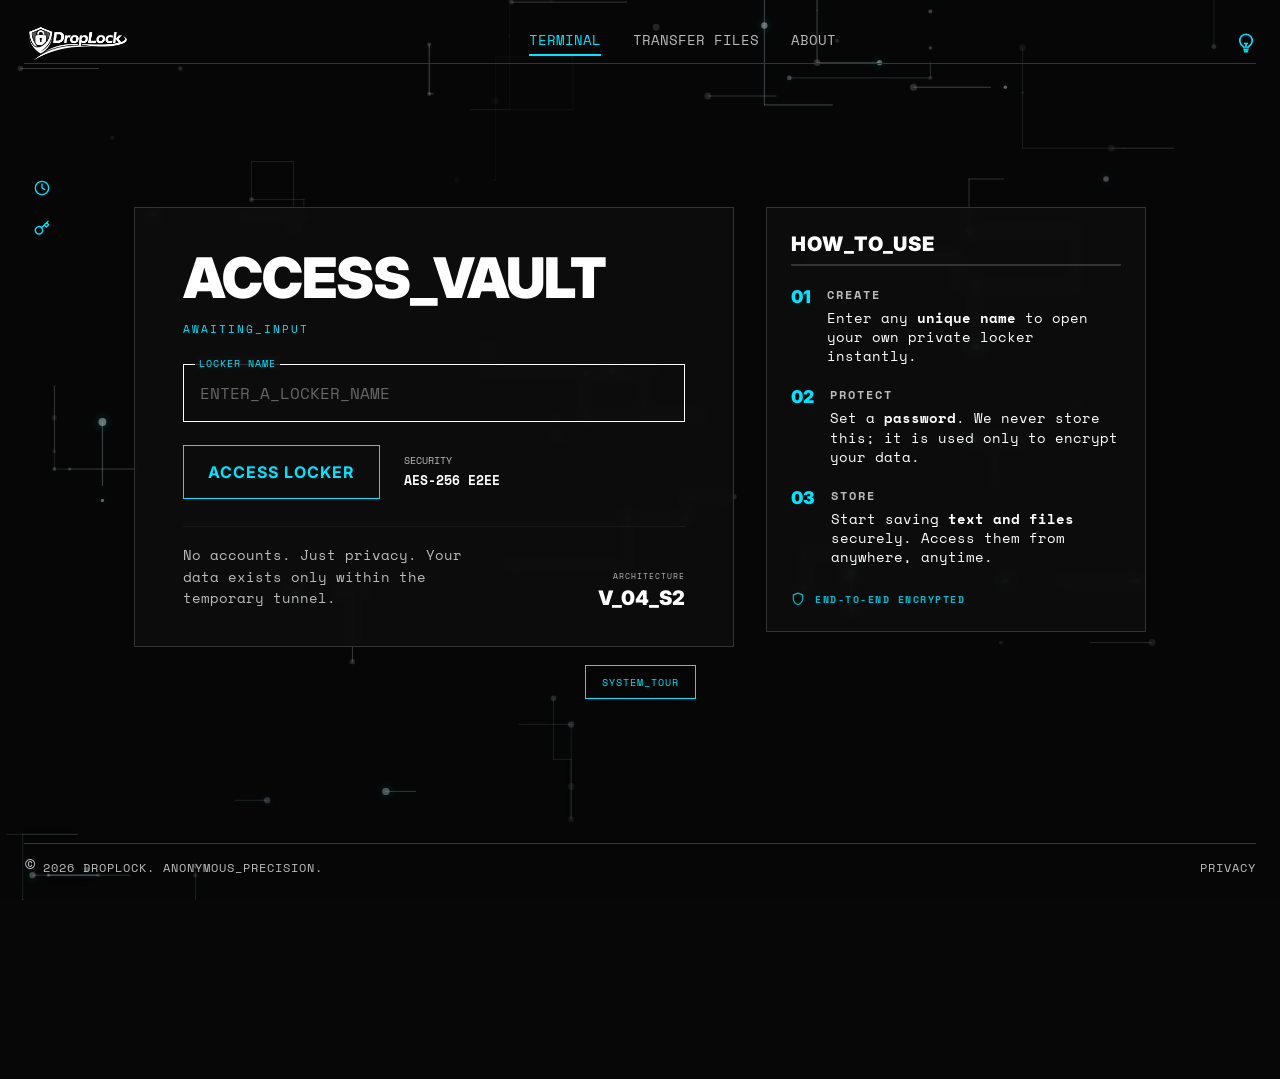
==== commit 6c76ee48: "removed stealth mode and fixed theme for locker page" ====
--- a/index.html
+++ b/index.html
@@ -5,6 +5,7 @@
   <meta name="viewport" content="width=device-width, initial-scale=1.0">
   <meta name="description" content="DropLock lets you create private lockers and share files securely without accounts, signups, or tracking.">
   <title>DropLock - Access Vault</title>
+  <link rel="icon" type="image/x-icon" href="images/favicon.ico">
   <link rel="icon" type="image/png" href="images/droplock-icon.png">
   <link rel="stylesheet" href="style.css">
   <link rel="preconnect" href="https://fonts.googleapis.com">
@@ -30,9 +31,9 @@
         <a href="transfer.html">TRANSFER FILES</a>
         <a href="about.html">ABOUT</a>
       </nav>
-      <div class="nav-icons">
-        <div class="tooltip tooltip-bottom" data-tooltip="Stealth Mode">
-          <svg id="stealth-toggle" xmlns="http://www.w3.org/2000/svg" width="20" height="20" viewBox="0 0 24 24" fill="none" stroke="currentColor" stroke-width="2" stroke-linecap="round" stroke-linejoin="round" class="icon-cyan"><rect x="3" y="11" width="18" height="11" rx="2" ry="2"></rect><path d="M7 11V7a5 5 0 0 1 10 0v4"></path></svg>
+      <div class="nav-icons" style="cursor: pointer;">
+        <div class="tooltip tooltip-bottom" data-tooltip="Toggle Theme">
+          <svg id="theme-toggle" xmlns="http://www.w3.org/2000/svg" width="20" height="20" viewBox="0 0 24 24" fill="none" stroke="currentColor" stroke-width="2" stroke-linecap="round" stroke-linejoin="round" class="icon-cyan"><path d="M12 18v-5.25m0 0a6.01 6.01 0 001.5-.189m-1.5.189a6.01 6.01 0 01-1.5-.189m3.75 7.478a12.06 12.06 0 01-4.5 0m3.75 2.383a14.406 14.406 0 01-3 0M14.25 18v-.192c0-.983.658-1.82 1.508-2.316a7.5 7.5 0 10-7.516 0c.85.496 1.508 1.333 1.508 2.316V18"></path></svg>
         </div>
       </div>
     </header>
@@ -48,9 +49,6 @@
           </div>
           <div class="tooltip" data-tooltip="Recovery Options">
             <svg id="recovery-toggle" xmlns="http://www.w3.org/2000/svg" width="16" height="16" viewBox="0 0 24 24" fill="none" stroke="currentColor" stroke-width="2" stroke-linecap="round" stroke-linejoin="round"><path d="M21 2l-2 2m-7.61 7.61a5.5 5.5 0 1 1-7.778 7.778 5.5 5.5 0 0 1 7.777-7.777zm0 0L15.5 7.5m0 0l3 3L22 7l-3-3m-3.5 3.5L19 4"></path></svg>
-          </div>
-          <div class="tooltip" data-tooltip="Toggle Theme">
-            <svg id="theme-toggle" xmlns="http://www.w3.org/2000/svg" width="16" height="16" viewBox="0 0 24 24" fill="none" stroke="currentColor" stroke-width="2" stroke-linecap="round" stroke-linejoin="round"><path d="M12 18v-5.25m0 0a6.01 6.01 0 001.5-.189m-1.5.189a6.01 6.01 0 01-1.5-.189m3.75 7.478a12.06 12.06 0 01-4.5 0m3.75 2.383a14.406 14.406 0 01-3 0M14.25 18v-.192c0-.983.658-1.82 1.508-2.316a7.5 7.5 0 10-7.516 0c.85.496 1.508 1.333 1.508 2.316V18"></path></svg>
           </div>
         </div>
       </aside>
--- a/style.css
+++ b/style.css
@@ -13,11 +13,11 @@
 }
 
 body.light-mode {
-  --bg-dark: #e6e6e6;
-  --card-bg: #ffffff; /* pure white card for max contrast in light mode */
-  --overlay-bg: rgba(0, 0, 0, 0.4); /* darker overlay to make white card pop */
-  --input-bg: #f5f5f5; /* light gray input */
-  --border-color: #cccccc;
+  --bg-dark: #f0f0f0;
+  --card-bg: #ffffff;
+  --overlay-bg: rgba(0, 0, 0, 0.6);
+  --input-bg: #ffffff;
+  --border-color: #000000; /* Pure black outlines */
   --text-main: #000000;
   --text-dim: #333333;
   --card-title: #000000;
@@ -40,6 +40,25 @@
 body.stealth-mode .nav-links {
   display: none;
 }
+
+/* ---- Page Transition ---- */
+@keyframes pageFadeIn {
+  from { opacity: 0; transform: translateY(6px); }
+  to   { opacity: 1; transform: translateY(0); }
+}
+
+body {
+  animation: pageFadeIn 0.25s ease forwards;
+}
+
+/* Fade-out: added to body via JS before navigation */
+body.page-exit {
+  opacity: 0;
+  transform: translateY(-4px);
+  transition: opacity 0.18s ease, transform 0.18s ease;
+  pointer-events: none;
+}
+
 
 * {
   margin: 0;
@@ -1236,6 +1255,10 @@
   flex-shrink: 0;
 }
 
+body.light-mode .transfer-sidebar {
+  background: #ffffff;
+}
+
 .sidebar-footer {
   padding: 0 32px;
   margin-top: auto;
@@ -1440,6 +1463,27 @@
   backdrop-filter: blur(5px);
   border: 1px solid var(--border-color);
   padding: 24px; /* Reduced from 32px for compactness */
+}
+
+body.light-mode .transfer-panel,
+body.light-mode .system-item,
+body.light-mode .staged-file-item,
+body.light-mode .incoming-item,
+body.light-mode .encrypted-box {
+  background: rgba(240, 240, 240, 0.6) !important; /* Darker white/light-gray color for light mode */
+}
+
+/* Fix invisible inputs and buttons inside encrypted boxes in light mode */
+body.light-mode .enc-code-input {
+  background: rgba(0, 0, 0, 0.03);
+  border-color: rgba(0, 0, 0, 0.2);
+}
+body.light-mode .enc-code-input::placeholder {
+  color: rgba(0, 0, 0, 0.4);
+}
+body.light-mode .enc-action-btn:disabled {
+  border-color: rgba(0, 0, 0, 0.2);
+  color: rgba(0, 0, 0, 0.4);
 }
 
 .upload-panel {
@@ -2858,6 +2902,12 @@
   transition: all 0.2s;
 }
 
+body.light-mode .locker-header-badge {
+  background: #ffffff;
+  border-color: #000000;
+  color: #000000;
+}
+
 .locker-header-badge:hover {
   background: rgba(0, 229, 255, 0.2);
   border-color: var(--cyan);
@@ -2890,7 +2940,19 @@
   flex-direction: column;
   flex-shrink: 0;
   justify-content: flex-start;
-  gap: 12px;
+  overflow: hidden;
+}
+
+body.light-mode .locker-sidebar {
+  background: #ffffff;
+}
+
+body.light-mode .locker-sidebar #theme-toggle {
+  color: #000000;
+}
+
+body.light-mode .locker-sidebar #theme-toggle:hover {
+  color: #333333;
 }
 
 .sidebar-vault-info {
@@ -2970,10 +3032,18 @@
   overflow-y: auto;
 }
 
+body.light-mode .locker-main-content {
+  background: #ffffff;
+}
+
 .locker-main-header {
   padding: 0px 12px 0 12px; /* Close to zero bottom to touch the editor */
   border-bottom: 1px solid var(--border-color);
   background: #0a0a0a;
+}
+
+body.light-mode .locker-main-header {
+  background: #ffffff;
 }
 
 .browser-tabs-wrapper {
@@ -3006,6 +3076,12 @@
   position: relative;
 }
 
+body.light-mode .browser-tab {
+  background: #f5f5f5;
+  border-color: #000000;
+}
+
+
 .browser-tab:hover {
   background: rgba(43, 61, 84, 0.6);
 }
@@ -3015,6 +3091,12 @@
   border-color: rgba(255, 255, 255, 0.2);
   box-shadow: inset 0 2px 0 var(--cyan); /* accent line on top */
 }
+
+body.light-mode .browser-tab.active {
+  background: #ffffff;
+  border-color: #000000;
+}
+
 
 .tab-name {
   font-family: var(--font-sans);
@@ -3026,12 +3108,21 @@
   text-overflow: ellipsis;
 }
 
+body.light-mode .tab-name {
+  color: #000000;
+}
+
+
 .tab-close {
   font-size: 0.6rem;
   color: rgba(255, 255, 255, 0.4);
   padding: 2px;
   border-radius: 2px;
   transition: all 0.2s;
+}
+
+body.light-mode .tab-close {
+  color: #000000;
 }
 
 .tab-close:hover {
@@ -3073,6 +3164,13 @@
   gap: 20px;
 }
 
+body.light-mode .locker-editor-wrapper {
+  background: #ffffff;
+  border: 1px solid #000000;
+  margin: 20px;
+  border-radius: 4px;
+}
+
 .editor-label {
   font-family: var(--font-mono);
   font-size: 0.68rem;
@@ -3110,7 +3208,7 @@
   background: transparent;
   border: none;
   outline: none;
-  color: #c8c8c8;
+  color: var(--text-main);
   font-family: var(--font-mono);
   font-size: 0.9rem;
   line-height: 1.8;
@@ -3166,12 +3264,20 @@
   min-height: 0;
 }
 
+body.light-mode .locker-right-column {
+  background: #ffffff;
+}
+
 .column-title {
   font-family: var(--font-mono);
   font-size: 0.72rem;
   color: var(--text-dim);
   letter-spacing: 2px;
   margin-bottom: 8px;
+}
+
+body.light-mode .column-title {
+  color: #000000;
 }
 
 .asset-list {
@@ -3196,6 +3302,11 @@
   cursor: pointer;
   width: 100%;
   box-sizing: border-box; /* Prevent padding from causing overflow */
+}
+
+body.light-mode .asset-card {
+  background: #f5f5f5;
+  border-color: #000000;
 }
 
 .asset-card:hover {
@@ -3248,6 +3359,11 @@
   order: 1;
 }
 
+body.light-mode .asset-dropzone {
+  background: #ffffff;
+  border-color: #000000;
+}
+
 .asset-dropzone:hover {
   border-color: var(--cyan);
   background: rgba(0, 229, 255, 0.04);
@@ -3257,6 +3373,10 @@
   color: var(--text-dim);
   margin-bottom: 15px;
   opacity: 0.6;
+}
+
+body.light-mode .dropzone-icon {
+  color: #000000;
 }
 
 .dropzone-text {
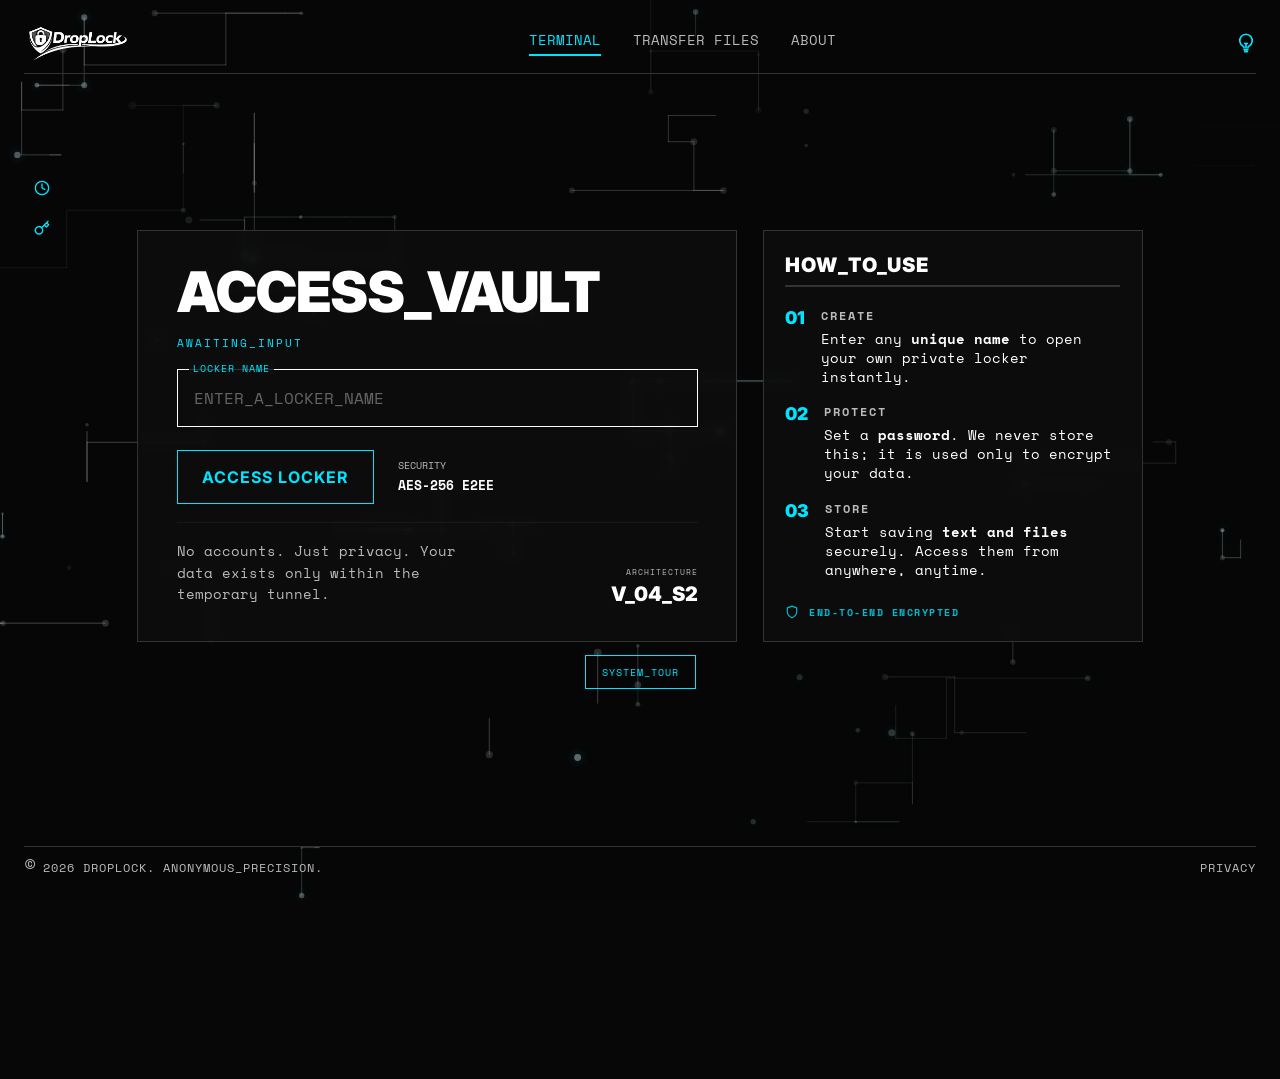
==== commit e3a487d7: "fix note pasting, file transfer sidebar, about page nav, index scroll" ====
--- a/index.html
+++ b/index.html
@@ -14,7 +14,7 @@
   <script>window.__DROPLOCK_API_BASE_URL = 'https://droplock-backend-vesm.onrender.com';</script>
 
 </head>
-<body>
+<body class="home-page">
   <!-- Canvas Background -->
   <canvas id="bg-canvas"></canvas>
 
@@ -285,3 +285,4 @@
   <script src="app.js"></script>
 </body>
 </html>
+
--- a/style.css
+++ b/style.css
@@ -77,6 +77,10 @@
   transition: background-color 0.3s, color 0.3s;
 }
 
+body.home-page {
+  overflow-x: hidden;
+}
+
 /* Canvas Background */
 #bg-canvas {
   position: fixed; /* Changed from absolute to fixed for multi-page support */
@@ -473,6 +477,58 @@
   color: var(--text-dim);
   letter-spacing: 1px;
   flex-shrink: 0;
+}
+
+@media (min-width: 901px) {
+  body.home-page {
+    overflow-y: hidden;
+  }
+
+  .home-page .layout-wrapper {
+    height: 100vh;
+    height: 100dvh;
+    min-height: 100vh;
+    gap: clamp(8px, 1.5vh, 16px);
+  }
+
+  .home-page .top-nav {
+    padding-bottom: 10px;
+  }
+
+  .home-page .main-content {
+    padding: clamp(4px, 1vh, 10px) 0;
+  }
+
+  .home-page .main-row {
+    align-items: stretch;
+    gap: clamp(16px, 2vw, 28px);
+  }
+
+  .home-page .vault-card {
+    padding: clamp(20px, 3vh, 40px) clamp(24px, 3vw, 40px);
+  }
+
+  .home-page .howto-card {
+    padding: clamp(18px, 2.4vh, 24px);
+    gap: clamp(12px, 1.8vh, 16px);
+  }
+
+  .home-page .howto-list {
+    gap: clamp(14px, 1.8vh, 18px);
+  }
+
+  .home-page .status-indicator,
+  .home-page .action-row {
+    margin-bottom: clamp(16px, 2vh, 24px);
+  }
+
+  .home-page .tags-container {
+    margin-top: clamp(10px, 1.4vh, 16px);
+  }
+
+  .home-page .bottom-footer {
+    padding-top: clamp(10px, 1.2vh, 14px);
+  }
 }
 
 .footer-left {
@@ -1269,6 +1325,10 @@
   padding-top: 24px;
 }
 
+.transfer-mobile-identity {
+  display: none;
+}
+
 .identity-label {
   font-family: var(--font-mono);
   font-size: 0.6rem;
@@ -2124,6 +2184,25 @@
     width: 100%;
     border-right: none;
     border-bottom: 1px solid var(--border-color);
+  }
+
+  .transfer-page .transfer-sidebar .sidebar-title,
+  .transfer-page .transfer-sidebar .sidebar-subtitle {
+    display: none;
+  }
+
+  .transfer-page .transfer-sidebar .sidebar-footer {
+    display: none;
+  }
+
+  .transfer-page .transfer-sidebar .transfer-mobile-identity {
+    display: block;
+    border-top: none;
+    padding-top: 0;
+  }
+
+  .transfer-page .transfer-sidebar .sidebar-header {
+    padding: 4px 24px 12px;
   }
   
   .protocol-nav {
@@ -2943,6 +3022,13 @@
   overflow: hidden;
 }
 
+.locker-sidebar-nav-row {
+  display: flex;
+  flex: 1;
+  flex-direction: column;
+  min-height: 0;
+}
+
 body.light-mode .locker-sidebar {
   background: #ffffff;
 }
@@ -3215,6 +3301,11 @@
   resize: none;
   width: 100%;
   min-height: 400px;
+  max-width: 100%;
+  white-space: pre-wrap;
+  overflow-x: hidden;
+  overflow-wrap: anywhere;
+  word-break: break-word;
 }
 
 .secure-textarea ul,
@@ -3457,8 +3548,14 @@
     border-right: none;
     border-bottom: 1px solid var(--border-color);
   }
+
+  .locker-sidebar-nav-row {
+    flex-direction: row;
+    align-items: stretch;
+  }
   
-  .protocol-nav {
+  .transfer-sidebar.locker-sidebar .protocol-nav {
+    flex: 1;
     flex-direction: row;
     padding: 0 10px;
     overflow-x: auto;
@@ -3468,11 +3565,11 @@
   }
   
   /* Hide scrollbar for cleaner look but keep functionality */
-  .protocol-nav::-webkit-scrollbar {
+  .transfer-sidebar.locker-sidebar .protocol-nav::-webkit-scrollbar {
     display: none;
   }
   
-  .protocol-item {
+  .transfer-sidebar.locker-sidebar .protocol-item {
     padding: 14px 20px;
     flex: 0 0 auto;
     min-width: auto;
@@ -3498,12 +3595,29 @@
     border-left: none;
   }
 
-  .protocol-item.active {
+  .transfer-sidebar.locker-sidebar .protocol-item.active {
     border-left: none;
     border-bottom: 2px solid var(--cyan);
   }
 
-  .sidebar-footer {
+  .locker-theme-toggle-wrap {
+    margin-top: 0 !important;
+    padding: 0 12px 0 0 !important;
+    border-top: none !important;
+    border-left: 1px solid var(--border-color);
+    display: flex;
+    align-items: center;
+    flex-shrink: 0;
+  }
+
+  .locker-theme-toggle {
+    width: auto !important;
+    height: 100%;
+    padding: 0 0 0 12px !important;
+    white-space: nowrap;
+  }
+
+  .transfer-sidebar.locker-sidebar .sidebar-footer {
     display: none; /* Identity hidden on complex tablets */
   }
 
@@ -3561,8 +3675,21 @@
     display: flex;
   }
 
-  .protocol-item span {
+  .transfer-sidebar.locker-sidebar .protocol-item span {
     font-size: 0.7rem;
+  }
+
+  .locker-theme-toggle-wrap {
+    padding-right: 10px !important;
+  }
+
+  .locker-theme-toggle {
+    gap: 8px !important;
+    padding-left: 10px !important;
+  }
+
+  .locker-theme-toggle-label {
+    display: none;
   }
 }
 
@@ -4834,3 +4961,28 @@
     grid-template-columns: 1fr;
   }
 }
+
+@media (max-width: 520px) {
+  .grid-page-wrapper {
+    padding: 0 20px;
+  }
+
+  .grid-nav {
+    flex-direction: column;
+    align-items: center;
+    gap: 14px;
+    padding: 16px 0;
+  }
+
+  .grid-nav-links {
+    width: 100%;
+    justify-content: center;
+    flex-wrap: wrap;
+    gap: 12px 20px;
+  }
+
+  .grid-nav-links a {
+    font-size: 0.7rem;
+    text-align: center;
+  }
+}
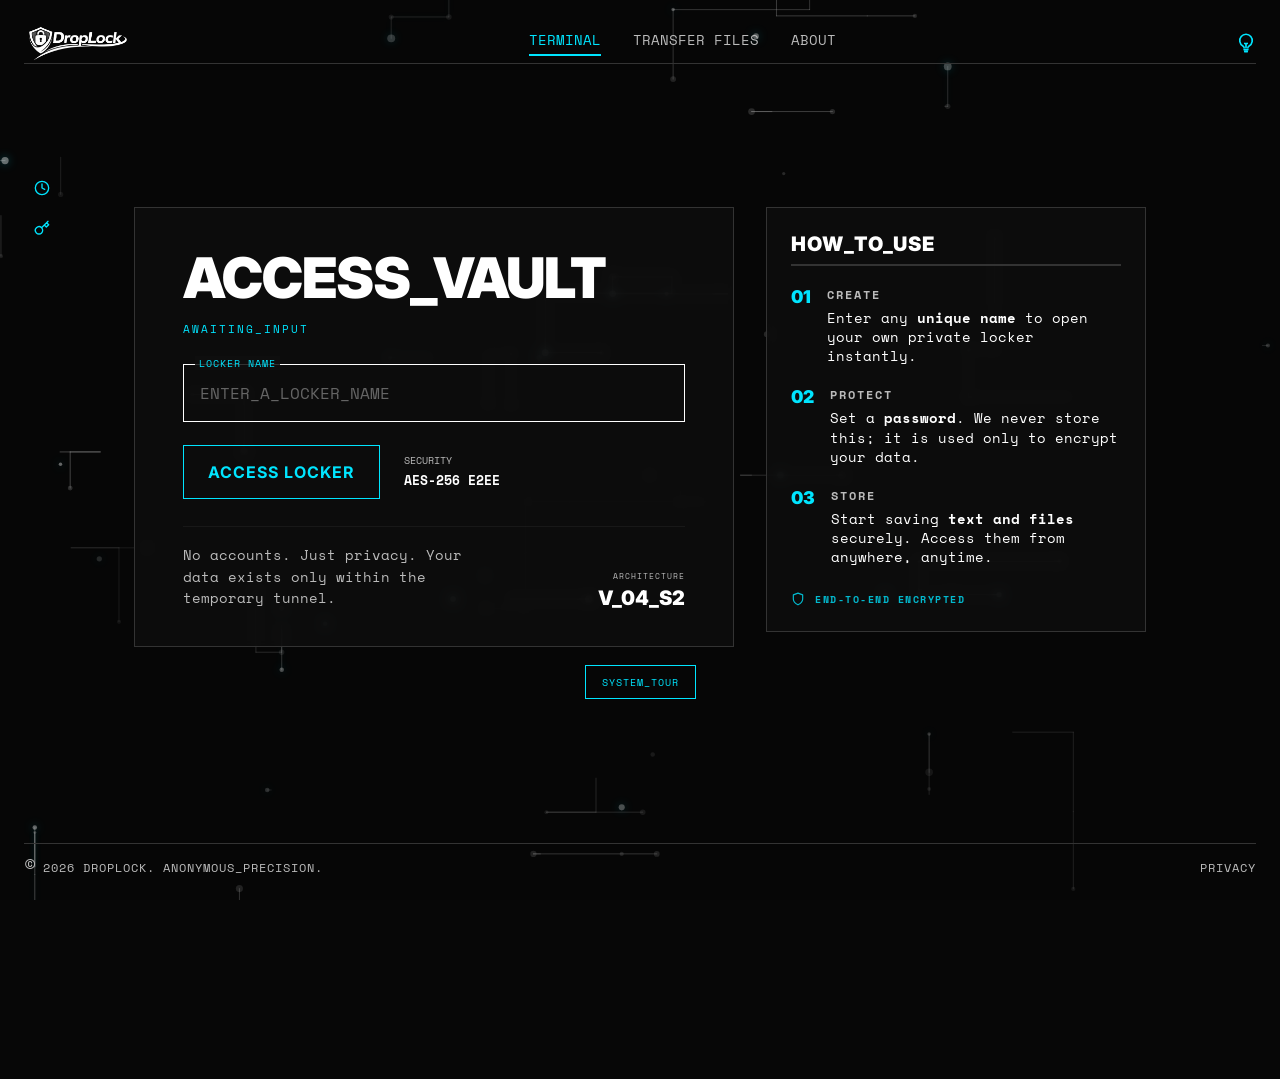
==== commit 14df7dc3: "fix note pasting, file transfer sidebar, about page nav, index scroll" ====
--- a/index.html
+++ b/index.html
@@ -14,7 +14,7 @@
   <script>window.__DROPLOCK_API_BASE_URL = 'https://droplock-backend-vesm.onrender.com';</script>
 
 </head>
-<body class="home-page">
+<body>
   <!-- Canvas Background -->
   <canvas id="bg-canvas"></canvas>
 
--- a/style.css
+++ b/style.css
@@ -77,9 +77,6 @@
   transition: background-color 0.3s, color 0.3s;
 }
 
-body.home-page {
-  overflow-x: hidden;
-}
 
 /* Canvas Background */
 #bg-canvas {
@@ -479,57 +476,6 @@
   flex-shrink: 0;
 }
 
-@media (min-width: 901px) {
-  body.home-page {
-    overflow-y: hidden;
-  }
-
-  .home-page .layout-wrapper {
-    height: 100vh;
-    height: 100dvh;
-    min-height: 100vh;
-    gap: clamp(8px, 1.5vh, 16px);
-  }
-
-  .home-page .top-nav {
-    padding-bottom: 10px;
-  }
-
-  .home-page .main-content {
-    padding: clamp(4px, 1vh, 10px) 0;
-  }
-
-  .home-page .main-row {
-    align-items: stretch;
-    gap: clamp(16px, 2vw, 28px);
-  }
-
-  .home-page .vault-card {
-    padding: clamp(20px, 3vh, 40px) clamp(24px, 3vw, 40px);
-  }
-
-  .home-page .howto-card {
-    padding: clamp(18px, 2.4vh, 24px);
-    gap: clamp(12px, 1.8vh, 16px);
-  }
-
-  .home-page .howto-list {
-    gap: clamp(14px, 1.8vh, 18px);
-  }
-
-  .home-page .status-indicator,
-  .home-page .action-row {
-    margin-bottom: clamp(16px, 2vh, 24px);
-  }
-
-  .home-page .tags-container {
-    margin-top: clamp(10px, 1.4vh, 16px);
-  }
-
-  .home-page .bottom-footer {
-    padding-top: clamp(10px, 1.2vh, 14px);
-  }
-}
 
 .footer-left {
   display: flex;
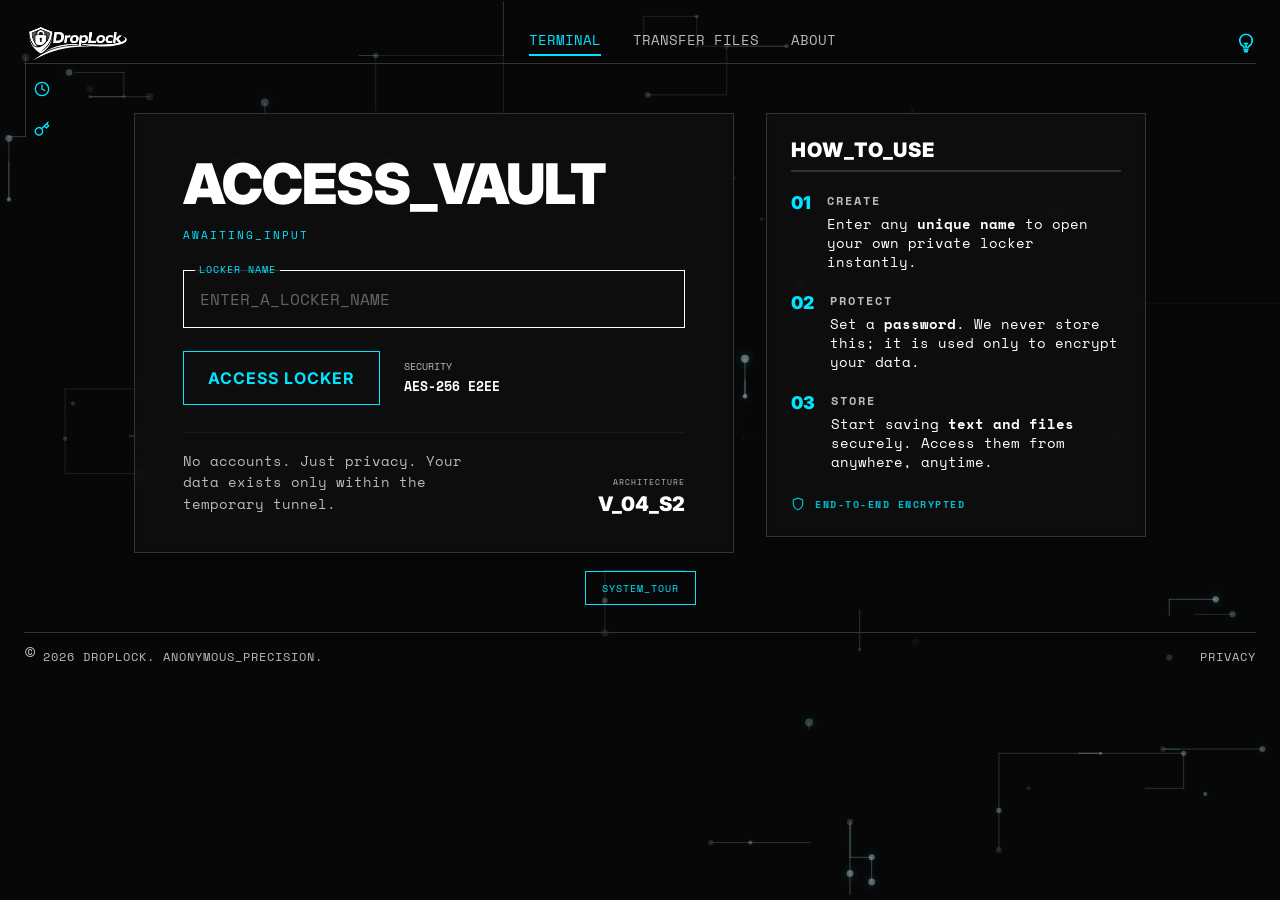
==== commit 8db00478: "limit" ====
--- a/index.html
+++ b/index.html
@@ -11,7 +11,11 @@
   <link rel="preconnect" href="https://fonts.googleapis.com">
   <link rel="preconnect" href="https://fonts.gstatic.com" crossorigin>
   <link href="https://fonts.googleapis.com/css2?family=Space+Mono:ital,wght@0,400;0,700;1,400;1,700&family=Inter:wght@400;700;900&display=swap" rel="stylesheet">
-  <script>window.__DROPLOCK_API_BASE_URL = 'https://droplock-backend-vesm.onrender.com';</script>
+  <script>
+    window.__DROPLOCK_API_BASE_URL = (window.location.hostname === 'localhost' || window.location.hostname === '127.0.0.1') 
+      ? 'http://localhost:8080' 
+      : 'https://droplock-backend-vesm.onrender.com';
+  </script>
 
 </head>
 <body>
--- a/style.css
+++ b/style.css
@@ -93,10 +93,8 @@
   position: relative;
   display: flex;
   flex-direction: column;
-  min-height: 100vh;
-  min-height: 100dvh;
   padding: clamp(16px, 2.5vh, 24px) clamp(16px, 2vw, 24px);
-  gap: clamp(12px, 2vh, 24px);
+  gap: clamp(8px, 1.5vh, 16px);
 }
 
 /* Header */
@@ -191,13 +189,13 @@
 
 /* Main Content */
 .main-content {
-  flex: 1;
   display: flex;
   flex-direction: column;
   align-items: center;
-  justify-content: center;
+  justify-content: flex-start;
+  flex: 1; /* Added flex: 1 to ensure it fills available space */
   min-height: 0;
-  padding: clamp(8px, 1.5vh, 16px) 0;
+  padding: clamp(24px, 4vh, 48px) 0 clamp(8px, 1.5vh, 16px);
   width: 100%;
 }
 
@@ -469,8 +467,8 @@
   justify-content: space-between;
   align-items: center;
   border-top: 1px solid var(--border-color);
-  padding-top: clamp(12px, 1.5vh, 16px);
-  font-size: 0.75rem; /* Increased from 0.65rem */
+  padding: clamp(12px, 1.5vh, 16px) 0;
+  font-size: 0.75rem;
   color: var(--text-dim);
   letter-spacing: 1px;
   flex-shrink: 0;
@@ -655,7 +653,6 @@
   .layout-wrapper {
     padding: 16px;
     height: auto;
-    min-height: 100vh;
   }
 
   .top-nav {
@@ -674,7 +671,11 @@
   .main-content {
     margin-top: 0;
     padding-top: 0;
-    margin-bottom: 32px;
+    margin-bottom: 16px;
+  }
+
+  .main-row {
+    flex-direction: column;
   }
 
   .vault-card {
@@ -738,7 +739,7 @@
   height: 100%;
   background: var(--overlay-bg);
   backdrop-filter: blur(8px);
-  display: flex;
+  display: none; /* Changed from display: flex to prevent space issues */
   align-items: center;
   justify-content: center;
   z-index: 1000;
@@ -750,6 +751,7 @@
 .modal-overlay.active {
   opacity: 1;
   visibility: visible;
+  display: flex; /* Ensure it shows up as flex when active */
 }
 
 .modal-content {
@@ -827,12 +829,14 @@
   z-index: 2000;
   opacity: 0;
   visibility: hidden;
+  display: none; /* Changed to display: none */
   transition: opacity 0.5s ease;
   pointer-events: none;
 }
 .tour-overlay.active {
   opacity: 1; 
   visibility: visible;
+  display: block; /* Show when active */
   pointer-events: auto;
   background: transparent; /* Changed from var(--overlay-bg) to allow spotlight */
 }
@@ -870,6 +874,7 @@
   box-shadow: 0 0 20px rgba(0, 0, 0, 0.8);
   opacity: 0;
   visibility: hidden;
+  display: none; /* Changed to display: none */
   transition: opacity 0.4s ease, transform 0.4s ease, top 0.4s ease, left 0.4s ease;
   backdrop-filter: blur(5px);
   transform: translateY(20px);
@@ -877,6 +882,7 @@
 .tour-tooltip.active {
   opacity: 1;
   visibility: visible;
+  display: block; /* Show when active */
   transform: translateY(0);
 }
 
@@ -909,7 +915,7 @@
   height: 100%;
   background: rgba(0, 0, 0, 0.6);
   backdrop-filter: blur(10px);
-  display: flex;
+  display: none; /* Changed to display: none */
   align-items: center;
   justify-content: center;
   z-index: 1000;
@@ -921,6 +927,7 @@
 .glassmorphism-overlay.active {
   opacity: 1;
   visibility: visible;
+  display: flex; /* Show when active */
 }
 
 .glassmorphism-panel {
@@ -4465,6 +4472,409 @@
 }
 
 /* =========================================================
+   PRIVACY VAULT PAGE DESIGN
+   ========================================================= */
+
+.privacy-vault-body {
+  background: #000;
+  color: rgba(255, 255, 255, 0.78);
+  font-family: var(--font-sans);
+  min-height: 100vh;
+  margin: 0;
+  -webkit-font-smoothing: antialiased;
+}
+
+.privacy-grid-bg {
+  position: fixed;
+  inset: 0;
+  z-index: -1;
+  background:
+    radial-gradient(circle at 82% 12%, rgba(0, 229, 255, 0.12), transparent 26%),
+    linear-gradient(rgba(255, 255, 255, 0.035) 1px, transparent 1px),
+    linear-gradient(90deg, rgba(255, 255, 255, 0.035) 1px, transparent 1px),
+    #000;
+  background-size: auto, 42px 42px, 42px 42px, auto;
+}
+
+.privacy-page-shell {
+  max-width: 1180px;
+  margin: 0 auto;
+  padding: 0 40px;
+}
+
+.privacy-nav {
+  display: flex;
+  justify-content: space-between;
+  align-items: center;
+  padding: 20px 0;
+  border-bottom: 2px solid var(--cyan);
+}
+
+.privacy-logo-img {
+  height: 32px;
+  filter: brightness(1.5);
+}
+
+.privacy-nav-links {
+  display: flex;
+  gap: 34px;
+}
+
+.privacy-nav-links a {
+  color: rgba(255, 255, 255, 0.55);
+  font-family: var(--font-mono);
+  font-size: 0.72rem;
+  letter-spacing: 1px;
+  text-decoration: none;
+  text-transform: uppercase;
+  transition: color 0.2s;
+}
+
+.privacy-nav-links a:hover,
+.privacy-nav-links a.active {
+  color: var(--cyan);
+}
+
+.privacy-nav-links a.active {
+  border-bottom: 2px solid var(--cyan);
+  padding-bottom: 4px;
+}
+
+.privacy-main {
+  padding: 70px 0 0;
+}
+
+.privacy-hero {
+  display: grid;
+  grid-template-columns: minmax(0, 1.2fr) minmax(320px, 0.8fr);
+  gap: 56px;
+  align-items: stretch;
+  padding-bottom: 70px;
+}
+
+.privacy-kicker {
+  display: inline-block;
+  border: 1px solid var(--cyan);
+  color: var(--cyan);
+  font-family: var(--font-mono);
+  font-size: 0.65rem;
+  letter-spacing: 1.4px;
+  padding: 5px 10px;
+  margin-bottom: 24px;
+}
+
+.privacy-vault-body .privacy-title {
+  color: #fff;
+  font-size: clamp(2.8rem, 6vw, 5rem);
+  font-weight: 900;
+  line-height: 0.95;
+  letter-spacing: -2px;
+  max-width: 760px;
+  margin: 0 0 26px;
+}
+
+.privacy-vault-body .privacy-intro {
+  color: rgba(255, 255, 255, 0.78);
+  font-size: 1.12rem;
+  line-height: 1.7;
+  max-width: 650px;
+}
+
+.privacy-signal-panel {
+  border: 1px solid rgba(0, 229, 255, 0.32);
+  background: linear-gradient(160deg, rgba(0, 229, 255, 0.12), rgba(255, 255, 255, 0.035));
+  padding: 28px;
+  position: relative;
+  overflow: hidden;
+}
+
+.privacy-signal-panel::before {
+  content: "";
+  position: absolute;
+  inset: 16px;
+  border: 1px solid rgba(255, 255, 255, 0.08);
+  pointer-events: none;
+}
+
+.privacy-signal-header {
+  display: flex;
+  justify-content: space-between;
+  gap: 20px;
+  font-family: var(--font-mono);
+  font-size: 0.68rem;
+  letter-spacing: 1.4px;
+  color: rgba(255, 255, 255, 0.55);
+  margin-bottom: 28px;
+}
+
+.privacy-signal-header strong {
+  color: var(--cyan);
+}
+
+.privacy-signal-grid {
+  display: grid;
+  grid-template-columns: 1fr 1fr;
+  border: 1px solid rgba(255, 255, 255, 0.1);
+}
+
+.privacy-signal-grid div {
+  min-height: 104px;
+  padding: 18px;
+  border-right: 1px solid rgba(255, 255, 255, 0.1);
+  border-bottom: 1px solid rgba(255, 255, 255, 0.1);
+}
+
+.privacy-signal-grid div:nth-child(2n) {
+  border-right: 0;
+}
+
+.privacy-signal-grid div:nth-last-child(-n + 2) {
+  border-bottom: 0;
+}
+
+.privacy-signal-grid span {
+  display: block;
+  color: rgba(255, 255, 255, 0.48);
+  font-family: var(--font-mono);
+  font-size: 0.62rem;
+  letter-spacing: 1px;
+  margin-bottom: 14px;
+}
+
+.privacy-signal-grid strong {
+  color: #fff;
+  font-size: 1.5rem;
+  font-weight: 900;
+  letter-spacing: -0.5px;
+}
+
+.privacy-split {
+  display: grid;
+  grid-template-columns: 1fr 1fr;
+  gap: 24px;
+  margin-bottom: 56px;
+}
+
+.privacy-panel,
+.privacy-policy-card,
+.privacy-control-strip {
+  background: rgba(0, 0, 0, 0.58);
+  border: 1px solid rgba(255, 255, 255, 0.1);
+  backdrop-filter: blur(8px);
+}
+
+.privacy-panel {
+  padding: 30px;
+}
+
+.privacy-panel-primary {
+  border-color: rgba(0, 229, 255, 0.38);
+}
+
+.privacy-panel-label {
+  color: var(--cyan);
+  font-family: var(--font-mono);
+  font-size: 0.72rem;
+  letter-spacing: 1.5px;
+  margin-bottom: 22px;
+}
+
+.privacy-check-list {
+  list-style: none;
+  padding: 0;
+  margin: 0;
+}
+
+.privacy-check-list li {
+  color: rgba(255, 255, 255, 0.82);
+  font-family: var(--font-mono);
+  font-size: 0.82rem;
+  line-height: 1.6;
+  padding: 15px 0 15px 28px;
+  border-top: 1px solid rgba(255, 255, 255, 0.08);
+  position: relative;
+}
+
+.privacy-check-list li:first-child {
+  border-top: 0;
+  padding-top: 0;
+}
+
+.privacy-check-list li::before {
+  content: ">";
+  position: absolute;
+  left: 0;
+  color: var(--cyan);
+  font-weight: 700;
+}
+
+.privacy-check-list.muted li {
+  color: rgba(255, 255, 255, 0.68);
+}
+
+.privacy-policy-grid {
+  display: grid;
+  grid-template-columns: repeat(4, 1fr);
+  gap: 18px;
+  margin-bottom: 48px;
+}
+
+.privacy-policy-card {
+  padding: 26px 22px;
+  min-height: 260px;
+}
+
+.privacy-card-num {
+  display: block;
+  color: rgba(255, 255, 255, 0.18);
+  font-size: 2.5rem;
+  font-weight: 900;
+  line-height: 1;
+  margin-bottom: 28px;
+}
+
+.privacy-policy-card h2 {
+  color: #fff;
+  font-size: 1rem;
+  font-weight: 900;
+  letter-spacing: 0.6px;
+  margin: 0 0 14px;
+}
+
+.privacy-policy-card p {
+  color: rgba(255, 255, 255, 0.68);
+  font-size: 0.9rem;
+  line-height: 1.65;
+  margin: 0;
+}
+
+.privacy-control-strip {
+  display: flex;
+  justify-content: space-between;
+  align-items: center;
+  gap: 28px;
+  padding: 26px 30px;
+  border-color: rgba(0, 229, 255, 0.24);
+}
+
+.privacy-control-strip span {
+  display: block;
+  color: var(--cyan);
+  font-family: var(--font-mono);
+  font-size: 0.7rem;
+  letter-spacing: 1.5px;
+  margin-bottom: 8px;
+}
+
+.privacy-control-strip p {
+  color: rgba(255, 255, 255, 0.72);
+  margin: 0;
+  line-height: 1.5;
+}
+
+.privacy-return-link {
+  flex: 0 0 auto;
+  border: 1px solid var(--cyan);
+  color: var(--cyan);
+  font-family: var(--font-mono);
+  font-size: 0.72rem;
+  letter-spacing: 1px;
+  text-decoration: none;
+  padding: 13px 16px;
+  transition: background 0.2s, color 0.2s;
+}
+
+.privacy-return-link:hover {
+  background: rgba(0, 229, 255, 0.12);
+  color: #fff;
+}
+
+.privacy-footer {
+  padding: 40px 0 8px;
+  border-top: 1px solid rgba(255, 255, 255, 0.08);
+  margin-top: 56px;
+  background: transparent;
+}
+
+@media (max-width: 980px) {
+  .privacy-hero,
+  .privacy-split {
+    grid-template-columns: 1fr;
+  }
+
+  .privacy-policy-grid {
+    grid-template-columns: repeat(2, 1fr);
+  }
+}
+
+@media (max-width: 640px) {
+  .privacy-page-shell {
+    padding: 0 20px;
+  }
+
+  .privacy-nav {
+    flex-direction: column;
+    gap: 16px;
+    align-items: center;
+  }
+
+  .privacy-nav-links {
+    justify-content: center;
+    flex-wrap: wrap;
+    gap: 12px 20px;
+  }
+
+  .privacy-nav-links a {
+    font-size: 0.68rem;
+  }
+
+  .privacy-main {
+    padding-top: 48px;
+  }
+
+  .privacy-vault-body .privacy-title {
+    font-size: 2.45rem;
+    letter-spacing: -1px;
+  }
+
+  .privacy-signal-panel,
+  .privacy-panel,
+  .privacy-control-strip {
+    padding: 22px;
+  }
+
+  .privacy-signal-grid,
+  .privacy-policy-grid {
+    grid-template-columns: 1fr;
+  }
+
+  .privacy-signal-grid div,
+  .privacy-signal-grid div:nth-child(2n),
+  .privacy-signal-grid div:nth-last-child(-n + 2) {
+    border-right: 0;
+    border-bottom: 1px solid rgba(255, 255, 255, 0.1);
+  }
+
+  .privacy-signal-grid div:last-child {
+    border-bottom: 0;
+  }
+
+  .privacy-policy-card {
+    min-height: auto;
+  }
+
+  .privacy-control-strip {
+    flex-direction: column;
+    align-items: flex-start;
+  }
+
+  .privacy-return-link {
+    width: 100%;
+    text-align: center;
+  }
+}
+
+/* =========================================================
    GRID_VAULT ABOUT PAGE DESIGN (CYBERPUNK GRID)
    ========================================================= */
 
